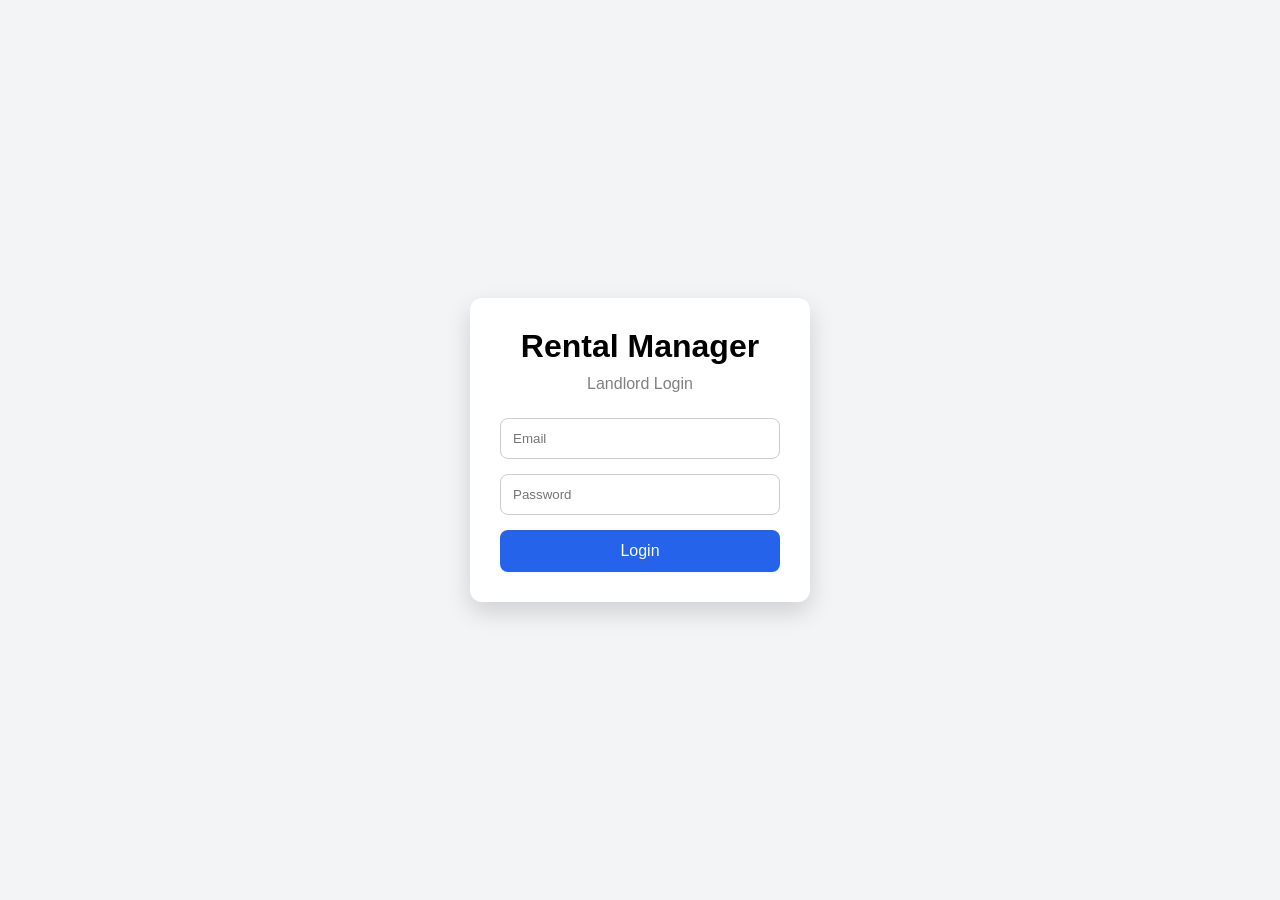
==== index.html @ e016e086 "V1.35" ====
<!DOCTYPE html>
<html lang="en">
<head>
<meta charset="UTF-8">
<meta name="viewport" content="width=device-width, initial-scale=1.0">
<title>Rentals Manager</title>

<style>
*{
    margin:0;
    padding:0;
    box-sizing:border-box;
    font-family:Arial,sans-serif;
}

body{
    background:#f3f4f6;
    display:flex;
    justify-content:center;
    align-items:center;
    height:100vh;
}

.login-box{
    width:340px;
    background:white;
    padding:30px;
    border-radius:12px;
    box-shadow:0 10px 25px rgba(0,0,0,.15);
}

h1{
    text-align:center;
    margin-bottom:10px;
}

p{
    text-align:center;
    color:gray;
    margin-bottom:25px;
}

input{
    width:100%;
    padding:12px;
    margin-bottom:15px;
    border:1px solid #ccc;
    border-radius:8px;
}

button{
    width:100%;
    padding:12px;
    border:none;
    background:#2563eb;
    color:white;
    border-radius:8px;
    font-size:16px;
    cursor:pointer;
}

button:hover{
    background:#1d4ed8;
}
</style>

</head>
<body>

<div class="login-box">

<h1>Rental Manager</h1>

<p>Landlord Login</p>

<input type="email" placeholder="Email">

<input type="password" placeholder="Password">

<button>Login</button>

</div>

</body>
</html>
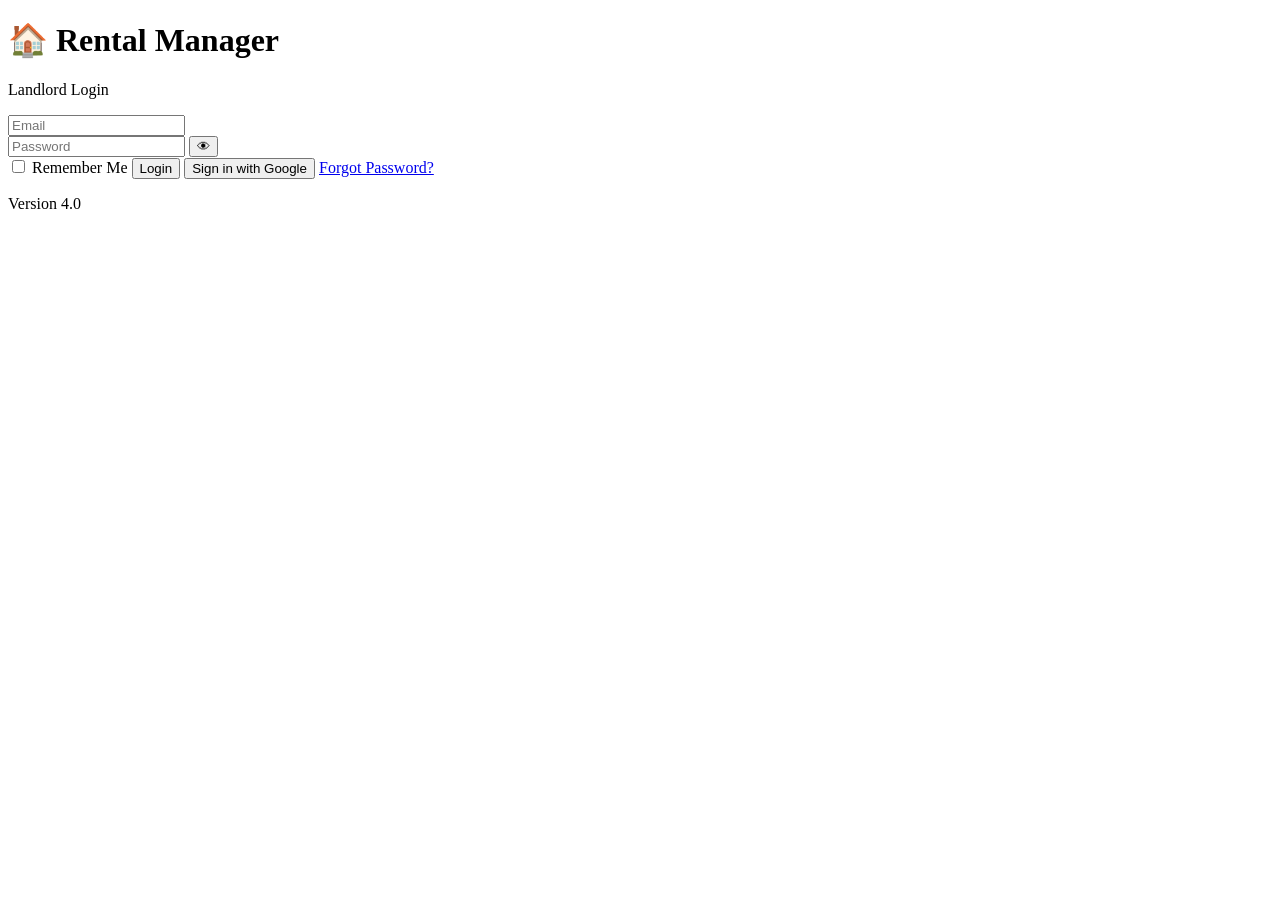
==== commit 77231b52: "v4.0" ====
--- a/index.html
+++ b/index.html
@@ -1,85 +1,46 @@
 <!DOCTYPE html>
 <html lang="en">
 <head>
-<meta charset="UTF-8">
-<meta name="viewport" content="width=device-width, initial-scale=1.0">
-<title>Rentals Manager</title>
+    <meta charset="UTF-8">
+    <meta name="viewport" content="width=device-width, initial-scale=1.0">
+    <title>Rental Manager</title>
 
-<style>
-*{
-    margin:0;
-    padding:0;
-    box-sizing:border-box;
-    font-family:Arial,sans-serif;
-}
+    <link rel="stylesheet" href="style.css">
+</head>
 
-body{
-    background:#f3f4f6;
-    display:flex;
-    justify-content:center;
-    align-items:center;
-    height:100vh;
-}
-
-.login-box{
-    width:340px;
-    background:white;
-    padding:30px;
-    border-radius:12px;
-    box-shadow:0 10px 25px rgba(0,0,0,.15);
-}
-
-h1{
-    text-align:center;
-    margin-bottom:10px;
-}
-
-p{
-    text-align:center;
-    color:gray;
-    margin-bottom:25px;
-}
-
-input{
-    width:100%;
-    padding:12px;
-    margin-bottom:15px;
-    border:1px solid #ccc;
-    border-radius:8px;
-}
-
-button{
-    width:100%;
-    padding:12px;
-    border:none;
-    background:#2563eb;
-    color:white;
-    border-radius:8px;
-    font-size:16px;
-    cursor:pointer;
-}
-
-button:hover{
-    background:#1d4ed8;
-}
-</style>
-
-</head>
 <body>
 
 <div class="login-box">
 
-<h1>Rental Manager</h1>
+    <h1>🏠 Rental Manager</h1>
 
-<p>Landlord Login</p>
+    <p>Landlord Login</p>
 
-<input type="email" placeholder="Email">
+    <input type="email" id="email" placeholder="Email">
 
-<input type="password" placeholder="Password">
+    <div class="password-box">
+        <input type="password" id="password" placeholder="Password">
+        <button id="togglePassword" class="eye-btn">👁</button>
+    </div>
 
-<button>Login</button>
+    <label class="remember">
+        <input type="checkbox">
+        Remember Me
+    </label>
+
+    <button id="loginBtn" class="login-btn">Login</button>
+
+    <button class="google-btn">
+        Sign in with Google
+    </button>
+
+    <a href="#">Forgot Password?</a>
+
+    <p class="version">Version 4.0</p>
 
 </div>
 
+<script src="script.js"></script>
+
 </body>
 </html>
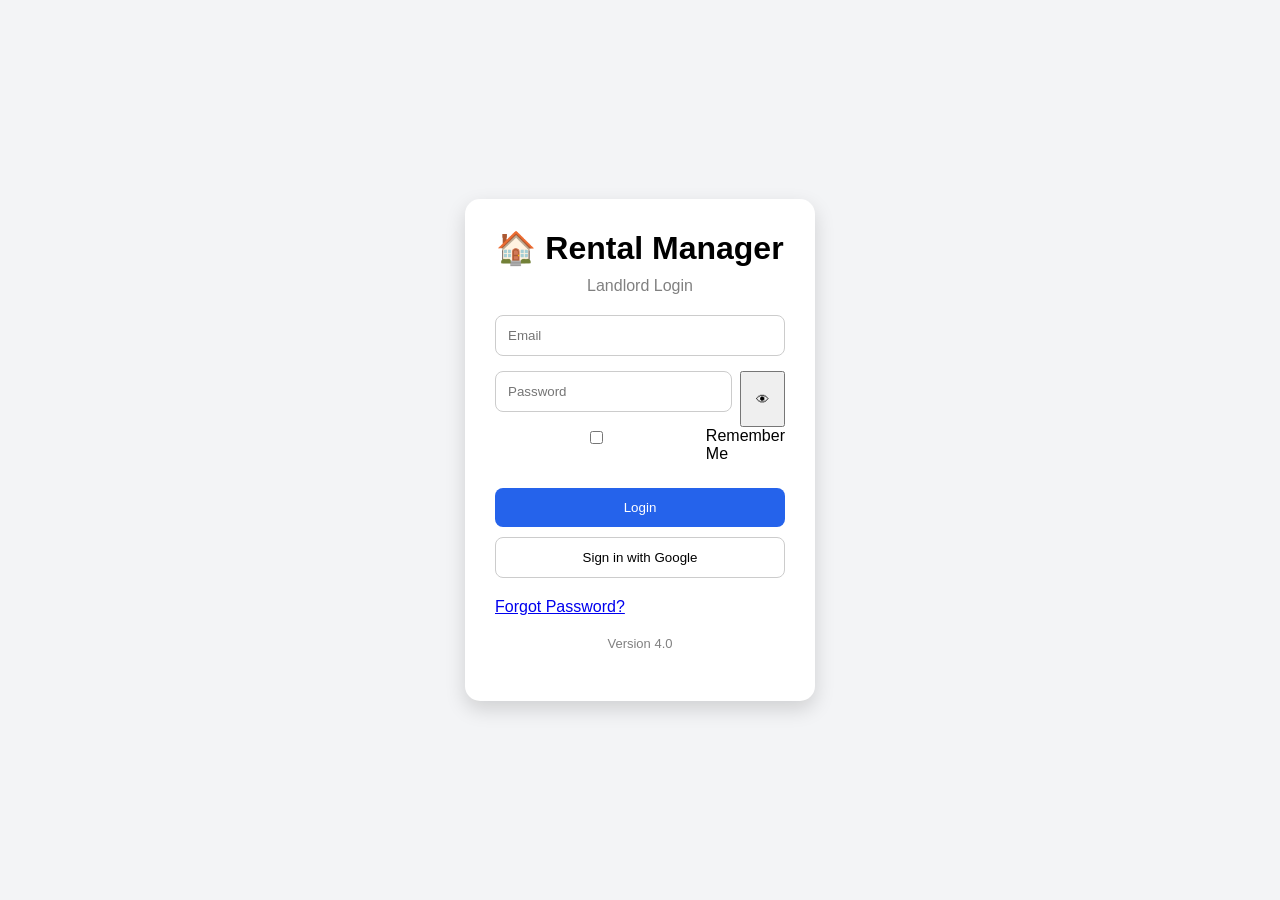
==== commit a8e1550e: "V4.75" ====
--- a/index.html
+++ b/index.html
@@ -33,7 +33,7 @@
     <button class="google-btn">
         Sign in with Google
     </button>
-
+    <p id="message"></p>
     <a href="#">Forgot Password?</a>
 
     <p class="version">Version 4.0</p>
--- a/style.css
+++ b/style.css
@@ -0,0 +1,88 @@
+*{
+margin:0;
+padding:0;
+box-sizing:border-box;
+font-family:Arial,sans-serif;
+}
+
+body{
+background:#f3f4f6;
+display:flex;
+justify-content:center;
+align-items:center;
+height:100vh;
+}
+
+.login-box{
+background:white;
+padding:30px;
+width:350px;
+border-radius:15px;
+box-shadow:0 8px 20px rgba(0,0,0,.15);
+}
+
+h1{
+text-align:center;
+margin-bottom:10px;
+}
+
+p{
+text-align:center;
+margin-bottom:20px;
+color:gray;
+}
+
+input{
+width:100%;
+padding:12px;
+margin-bottom:15px;
+border:1px solid #ccc;
+border-radius:8px;
+}
+
+.password-box{
+display:flex;
+gap:8px;
+}
+
+.eye-btn{
+width:55px;
+}
+
+.login-btn,
+.google-btn{
+width:100%;
+padding:12px;
+margin-top:10px;
+border:none;
+border-radius:8px;
+cursor:pointer;
+}
+
+.login-btn{
+background:#2563eb;
+color:white;
+}
+
+.google-btn{
+background:white;
+border:1px solid #ccc;
+}
+
+.remember{
+display:flex;
+align-items:center;
+gap:8px;
+margin-bottom:15px;
+}
+
+.version{
+margin-top:20px;
+font-size:13px;
+}
+#message{
+    text-align:center;
+    margin-top:15px;
+    font-weight:bold;
+    color:#dc2626;
+}
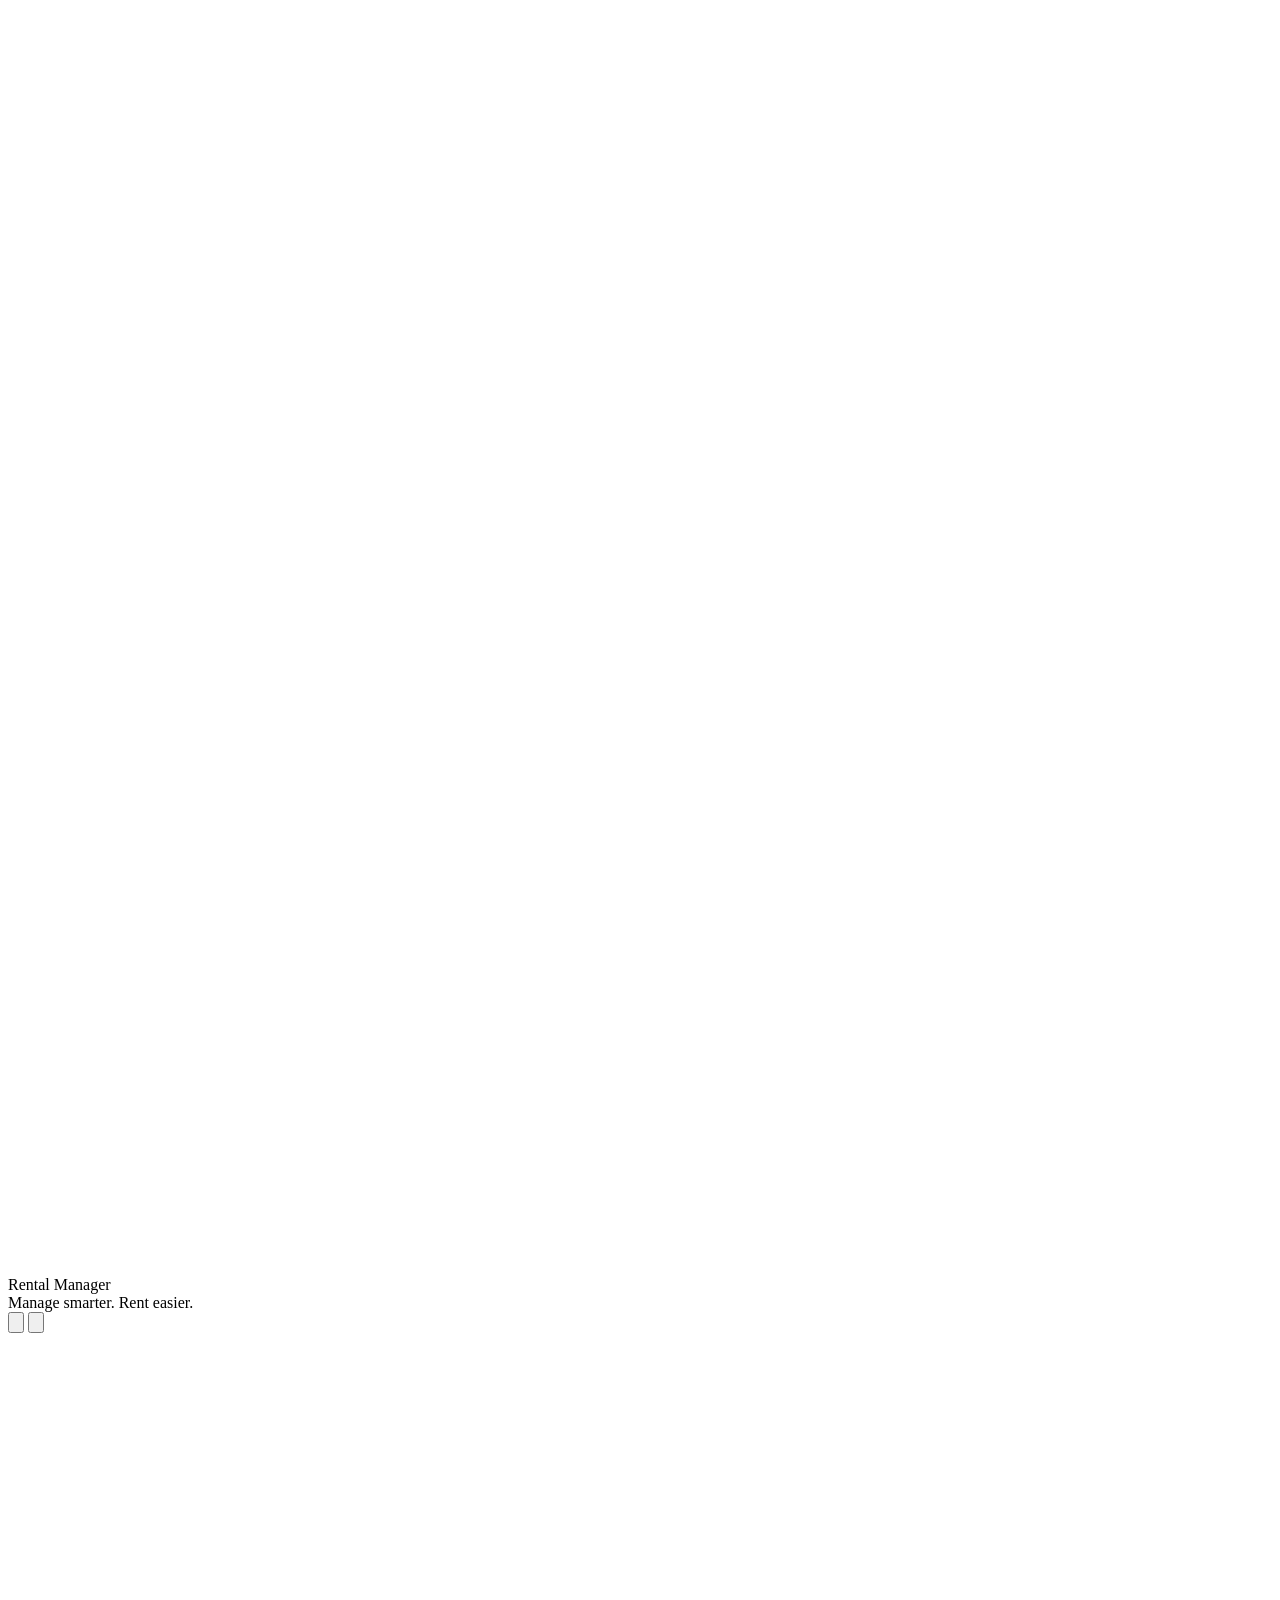
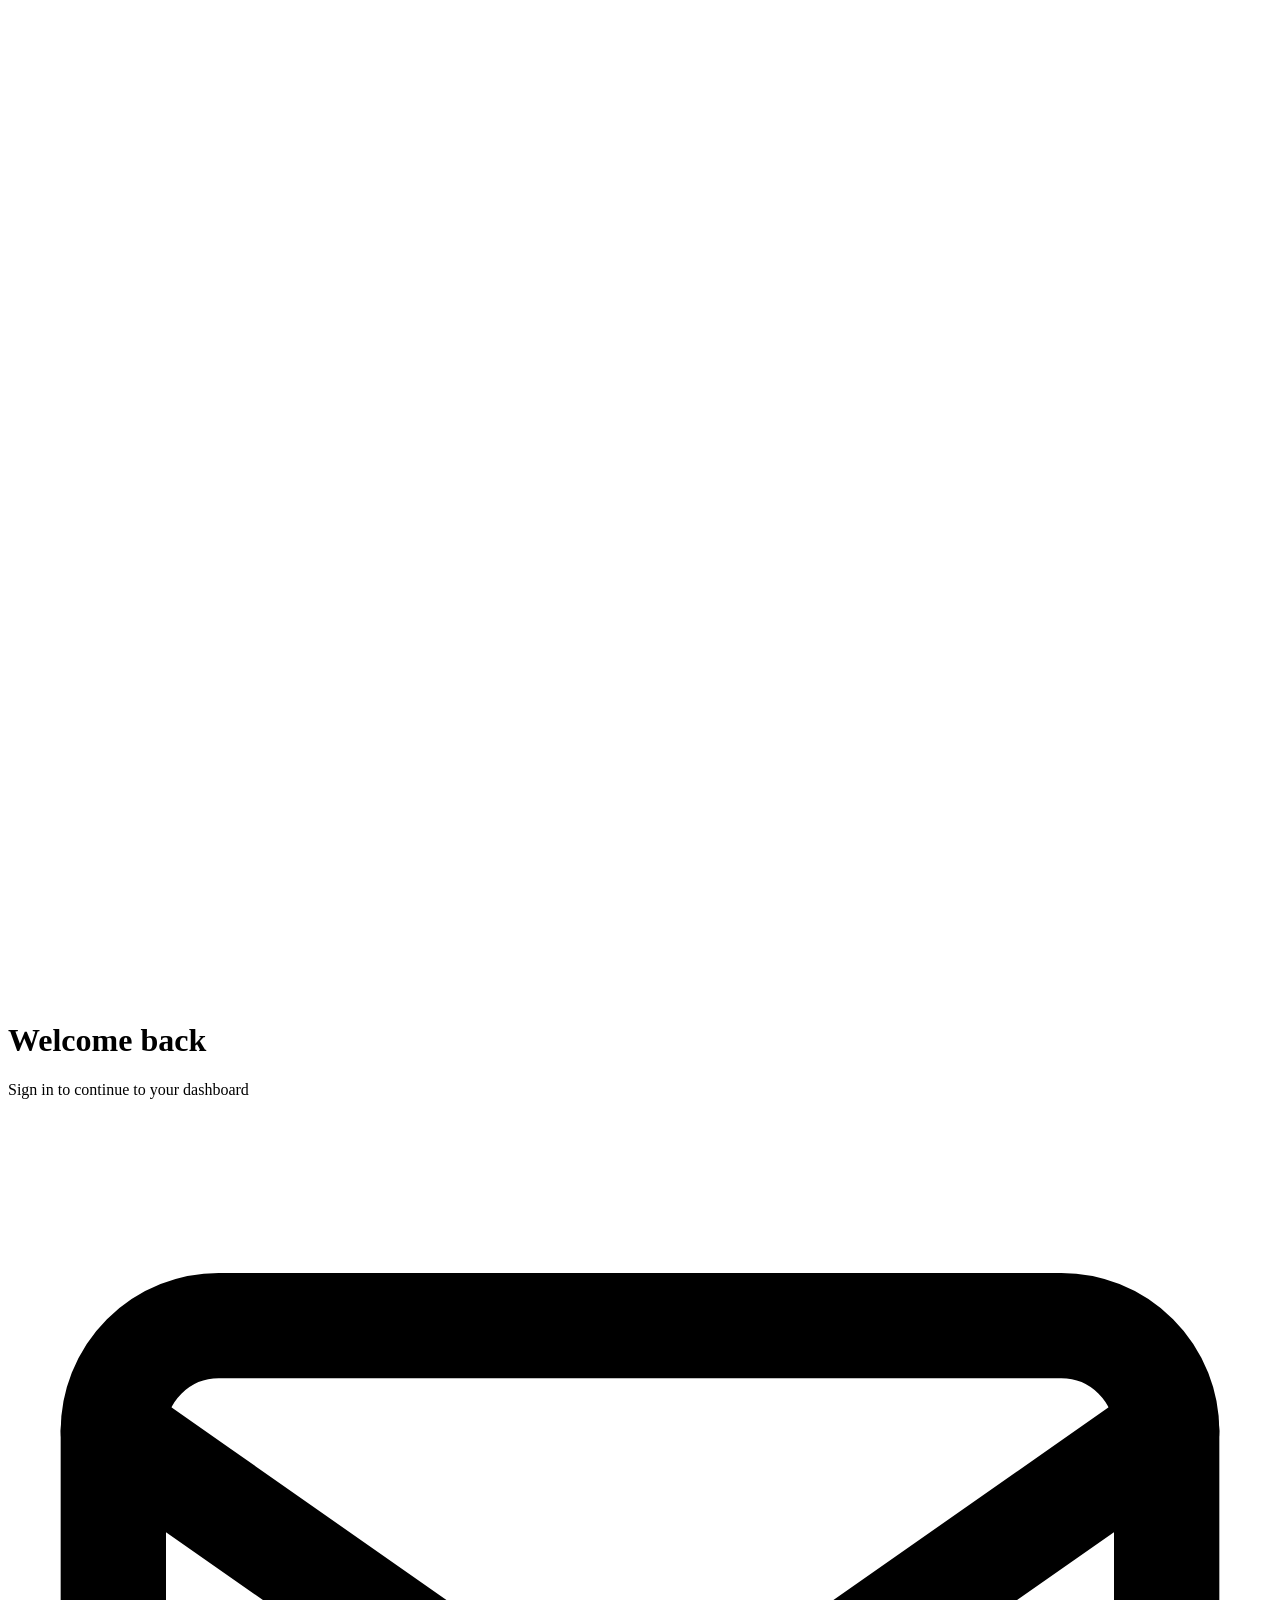
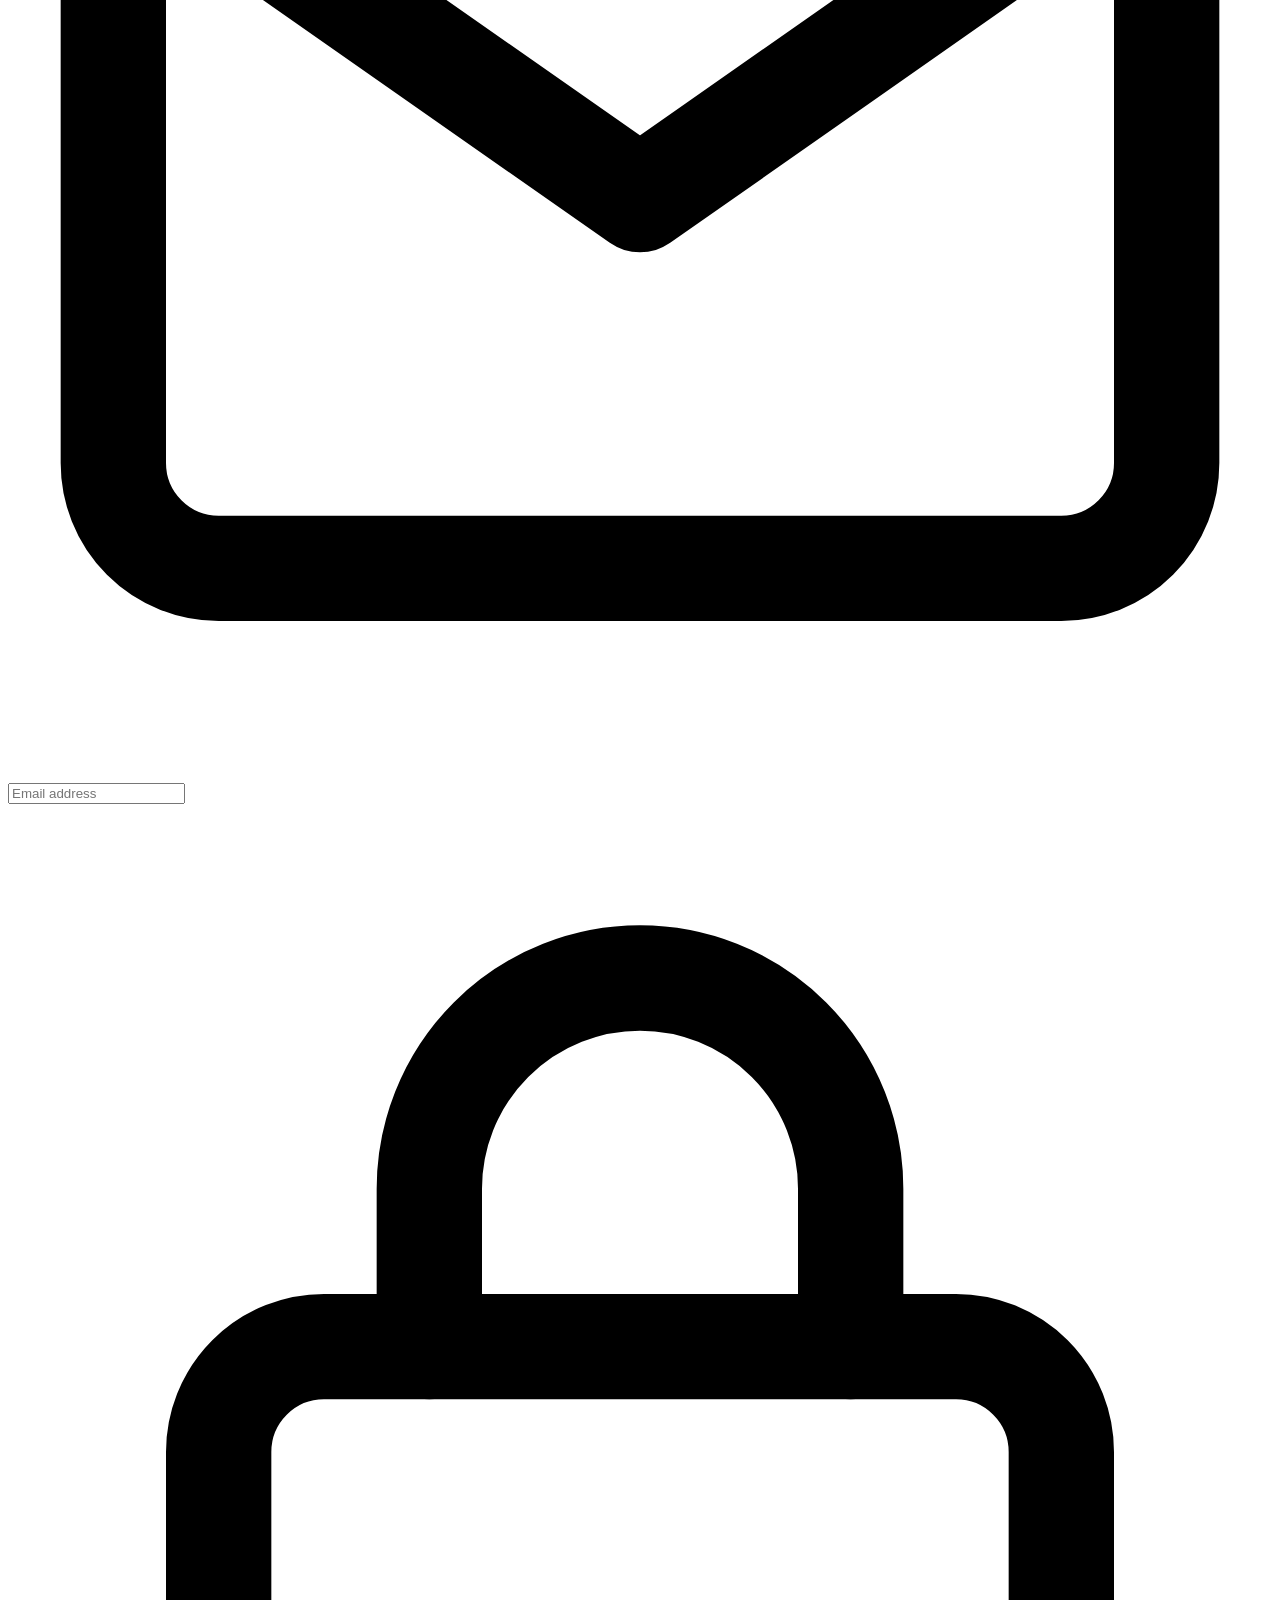
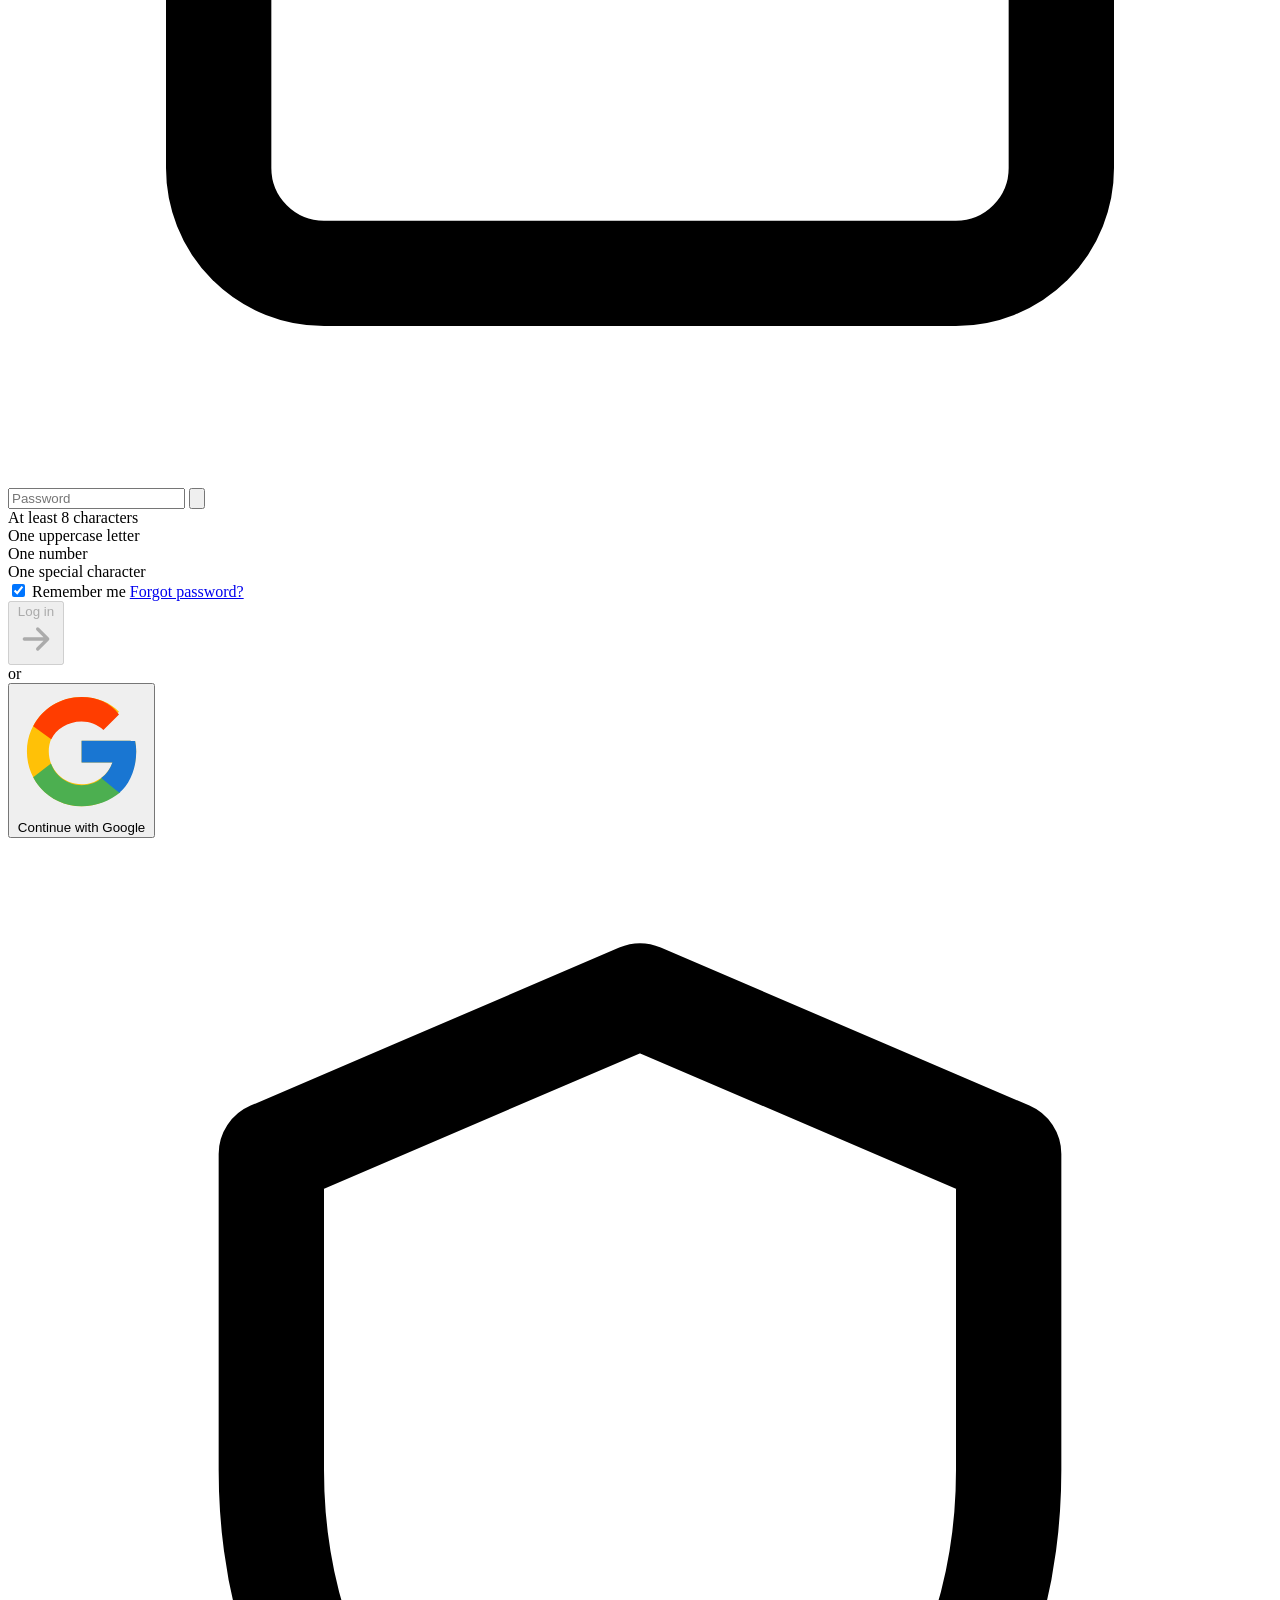
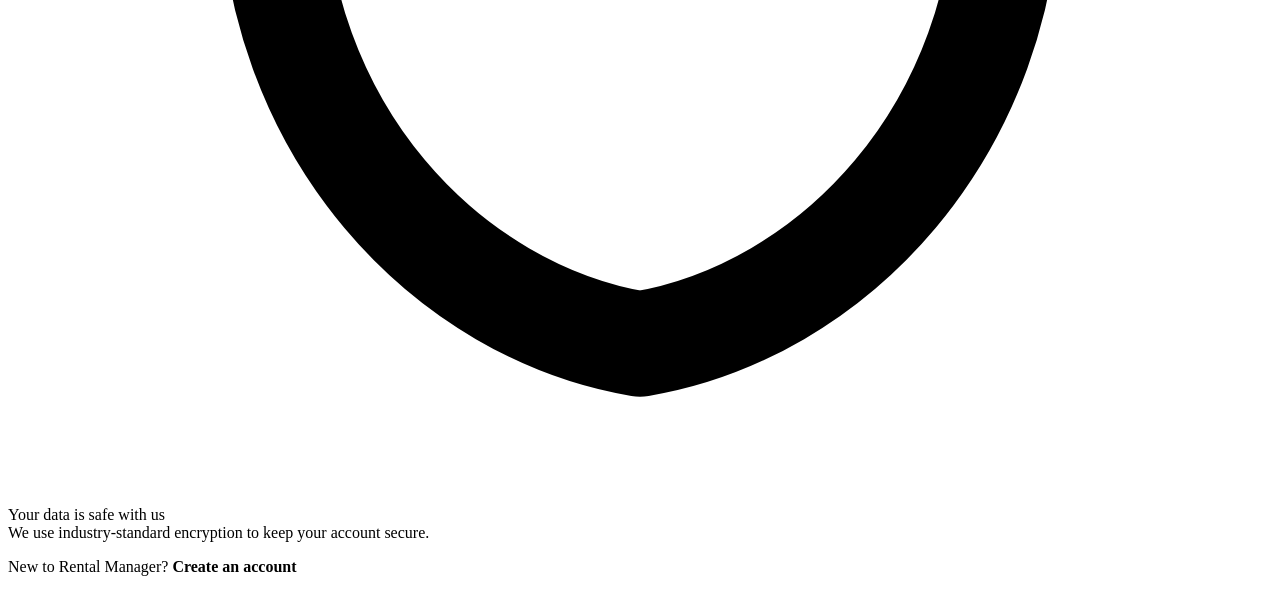
==== commit 78c16ad1: "V4.75.1" ====
--- a/index.html
+++ b/index.html
@@ -1,46 +1,103 @@
 <!DOCTYPE html>
 <html lang="en">
 <head>
-    <meta charset="UTF-8">
-    <meta name="viewport" content="width=device-width, initial-scale=1.0">
-    <title>Rental Manager</title>
-
-    <link rel="stylesheet" href="style.css">
+<meta charset="UTF-8">
+<meta name="viewport" content="width=device-width, initial-scale=1.0">
+<title>Rental Manager — Sign In</title>
+<link rel="preconnect" href="https://fonts.googleapis.com">
+<link href="https://fonts.googleapis.com/css2?family=Fraunces:opsz,wght@9..144,400;9..144,500;9..144,600&family=Inter:wght@400;500;600;700&display=swap" rel="stylesheet">
+<link rel="stylesheet" href="styles.css">
 </head>
-
 <body>
 
-<div class="login-box">
+<div class="skyline" id="skyline"></div>
 
-    <h1>🏠 Rental Manager</h1>
+<div class="brand">
+  <div class="brand-mark">
+    <svg viewBox="0 0 24 24" fill="none"><path d="M3 11.5L12 4l9 7.5" stroke="white" stroke-width="2" stroke-linecap="round" stroke-linejoin="round"/><path d="M5.5 9.5V20h13V9.5" stroke="white" stroke-width="2" stroke-linecap="round" stroke-linejoin="round"/></svg>
+  </div>
+  <div class="brand-text">
+    <div class="name">Rental Manager</div>
+    <div class="tag">Manage smarter. Rent easier.</div>
+  </div>
+</div>
 
-    <p>Landlord Login</p>
+<div class="card">
+  <div class="theme-toggle">
+    <button class="active" aria-label="Light mode">
+      <svg viewBox="0 0 24 24" fill="none" stroke="currentColor" stroke-width="2"><circle cx="12" cy="12" r="4"/><path d="M12 2v2M12 20v2M4.9 4.9l1.4 1.4M17.7 17.7l1.4 1.4M2 12h2M20 12h2M4.9 19.1l1.4-1.4M17.7 6.3l1.4-1.4" stroke-linecap="round"/></svg>
+    </button>
+    <button aria-label="Dark mode">
+      <svg viewBox="0 0 24 24" fill="none" stroke="currentColor" stroke-width="2"><path d="M20 14.5A8.5 8.5 0 0 1 9.5 4a8.5 8.5 0 1 0 10.5 10.5Z"/></svg>
+    </button>
+  </div>
 
-    <input type="email" id="email" placeholder="Email">
+  <div class="icon-badge">
+    <svg viewBox="0 0 24 24" fill="none"><path d="M3 11.5L12 4l9 7.5" stroke="white" stroke-width="2" stroke-linecap="round" stroke-linejoin="round"/><path d="M5.5 9.5V20h13V9.5" stroke="white" stroke-width="2" stroke-linecap="round" stroke-linejoin="round"/></svg>
+  </div>
 
-    <div class="password-box">
-        <input type="password" id="password" placeholder="Password">
-        <button id="togglePassword" class="eye-btn">👁</button>
+  <h1>Welcome back</h1>
+  <p class="sub">Sign in to continue to your dashboard</p>
+
+  <form id="loginForm" novalidate>
+    <div class="field">
+      <span class="icon-left">
+        <svg viewBox="0 0 24 24" fill="none" stroke="currentColor" stroke-width="2"><path d="M20 4H4a2 2 0 0 0-2 2v12a2 2 0 0 0 2 2h16a2 2 0 0 0 2-2V6a2 2 0 0 0-2-2Z" stroke-linecap="round" stroke-linejoin="round"/><path d="M22 6l-10 7L2 6" stroke-linecap="round" stroke-linejoin="round"/></svg>
+      </span>
+      <input type="email" id="email" placeholder="Email address" autocomplete="username">
+      <span class="icon-right status-icon" id="emailStatus"></span>
+    </div>
+    <p class="field-msg" id="emailMsg"></p>
+
+    <div class="field">
+      <span class="icon-left">
+        <svg viewBox="0 0 24 24" fill="none" stroke="currentColor" stroke-width="2"><rect x="4" y="10" width="16" height="10" rx="2"/><path d="M8 10V7a4 4 0 0 1 8 0v3" stroke-linecap="round"/></svg>
+      </span>
+      <input type="password" id="pw" placeholder="Password" autocomplete="current-password">
+      <button type="button" class="icon-right toggle-eye" onclick="togglePw()" aria-label="Show password">
+        <svg id="eye" viewBox="0 0 24 24" fill="none" stroke="currentColor" stroke-width="2"><path d="M1 12s4-7 11-7 11 7 11 7-4 7-11 7-11-7-11-7Z" stroke-linecap="round" stroke-linejoin="round"/><circle cx="12" cy="12" r="3"/></svg>
+      </button>
     </div>
 
-    <label class="remember">
-        <input type="checkbox">
-        Remember Me
-    </label>
+    <div class="pw-checklist" id="pwChecklist">
+      <div class="rule" data-rule="len"><span class="dot"></span>At least 8 characters</div>
+      <div class="rule" data-rule="upper"><span class="dot"></span>One uppercase letter</div>
+      <div class="rule" data-rule="num"><span class="dot"></span>One number</div>
+      <div class="rule" data-rule="special"><span class="dot"></span>One special character</div>
+    </div>
 
-    <button id="loginBtn" class="login-btn">Login</button>
+    <div class="row-between">
+      <label class="remember">
+        <input type="checkbox" checked>
+        Remember me
+      </label>
+      <a href="#">Forgot password?</a>
+    </div>
 
-    <button class="google-btn">
-        Sign in with Google
+    <button class="btn-primary" type="submit" id="submitBtn" disabled>
+      Log in
+      <svg viewBox="0 0 24 24" fill="none" stroke="currentColor" stroke-width="2"><path d="M5 12h14M13 6l6 6-6 6" stroke-linecap="round" stroke-linejoin="round"/></svg>
     </button>
-    <p id="message"></p>
-    <a href="#">Forgot Password?</a>
+  </form>
 
-    <p class="version">Version 4.0</p>
+  <div class="divider">or</div>
 
+  <button class="btn-google" type="button">
+    <svg viewBox="0 0 48 48"><path fill="#FFC107" d="M43.6 20.1H42V20H24v8h11.3c-1.6 4.7-6.1 8-11.3 8-6.6 0-12-5.4-12-12s5.4-12 12-12c3.1 0 5.9 1.2 8 3.1l5.7-5.7C34.6 6.1 29.6 4 24 4 12.9 4 4 12.9 4 24s8.9 20 20 20 20-8.9 20-20c0-1.3-.1-2.6-.4-3.9Z"/><path fill="#FF3D00" d="M6.3 14.7l6.6 4.8C14.6 15.9 18.9 13 24 13c3.1 0 5.9 1.2 8 3.1l5.7-5.7C34.6 6.1 29.6 4 24 4 16.3 4 9.6 8.3 6.3 14.7Z"/><path fill="#4CAF50" d="M24 44c5.5 0 10.4-1.9 14.2-5.1l-6.6-5.4C29.6 35.4 26.9 36.3 24 36.3c-5.2 0-9.6-3.3-11.2-7.9l-6.5 5C9.5 39.7 16.2 44 24 44Z"/><path fill="#1976D2" d="M43.6 20.1H42V20H24v8h11.3c-.8 2.3-2.2 4.3-4.1 5.7l6.6 5.4C41.6 36 44 30.4 44 24c0-1.3-.1-2.6-.4-3.9Z"/></svg>
+    Continue with Google
+  </button>
+
+  <div class="trust">
+    <svg viewBox="0 0 24 24" fill="none" stroke="currentColor" stroke-width="2"><path d="M12 3l7 3v6c0 5-3.4 8.4-7 9-3.6-.6-7-4-7-9V6l7-3Z" stroke-linejoin="round"/></svg>
+    <div>
+      <div class="t-title">Your data is safe with us</div>
+      <div class="t-body">We use industry-standard encryption to keep your account secure.</div>
+    </div>
+  </div>
+
+  <p class="foot-note">New to Rental Manager? <strong>Create an account</strong></p>
 </div>
 
 <script src="script.js"></script>
-
 </body>
 </html>
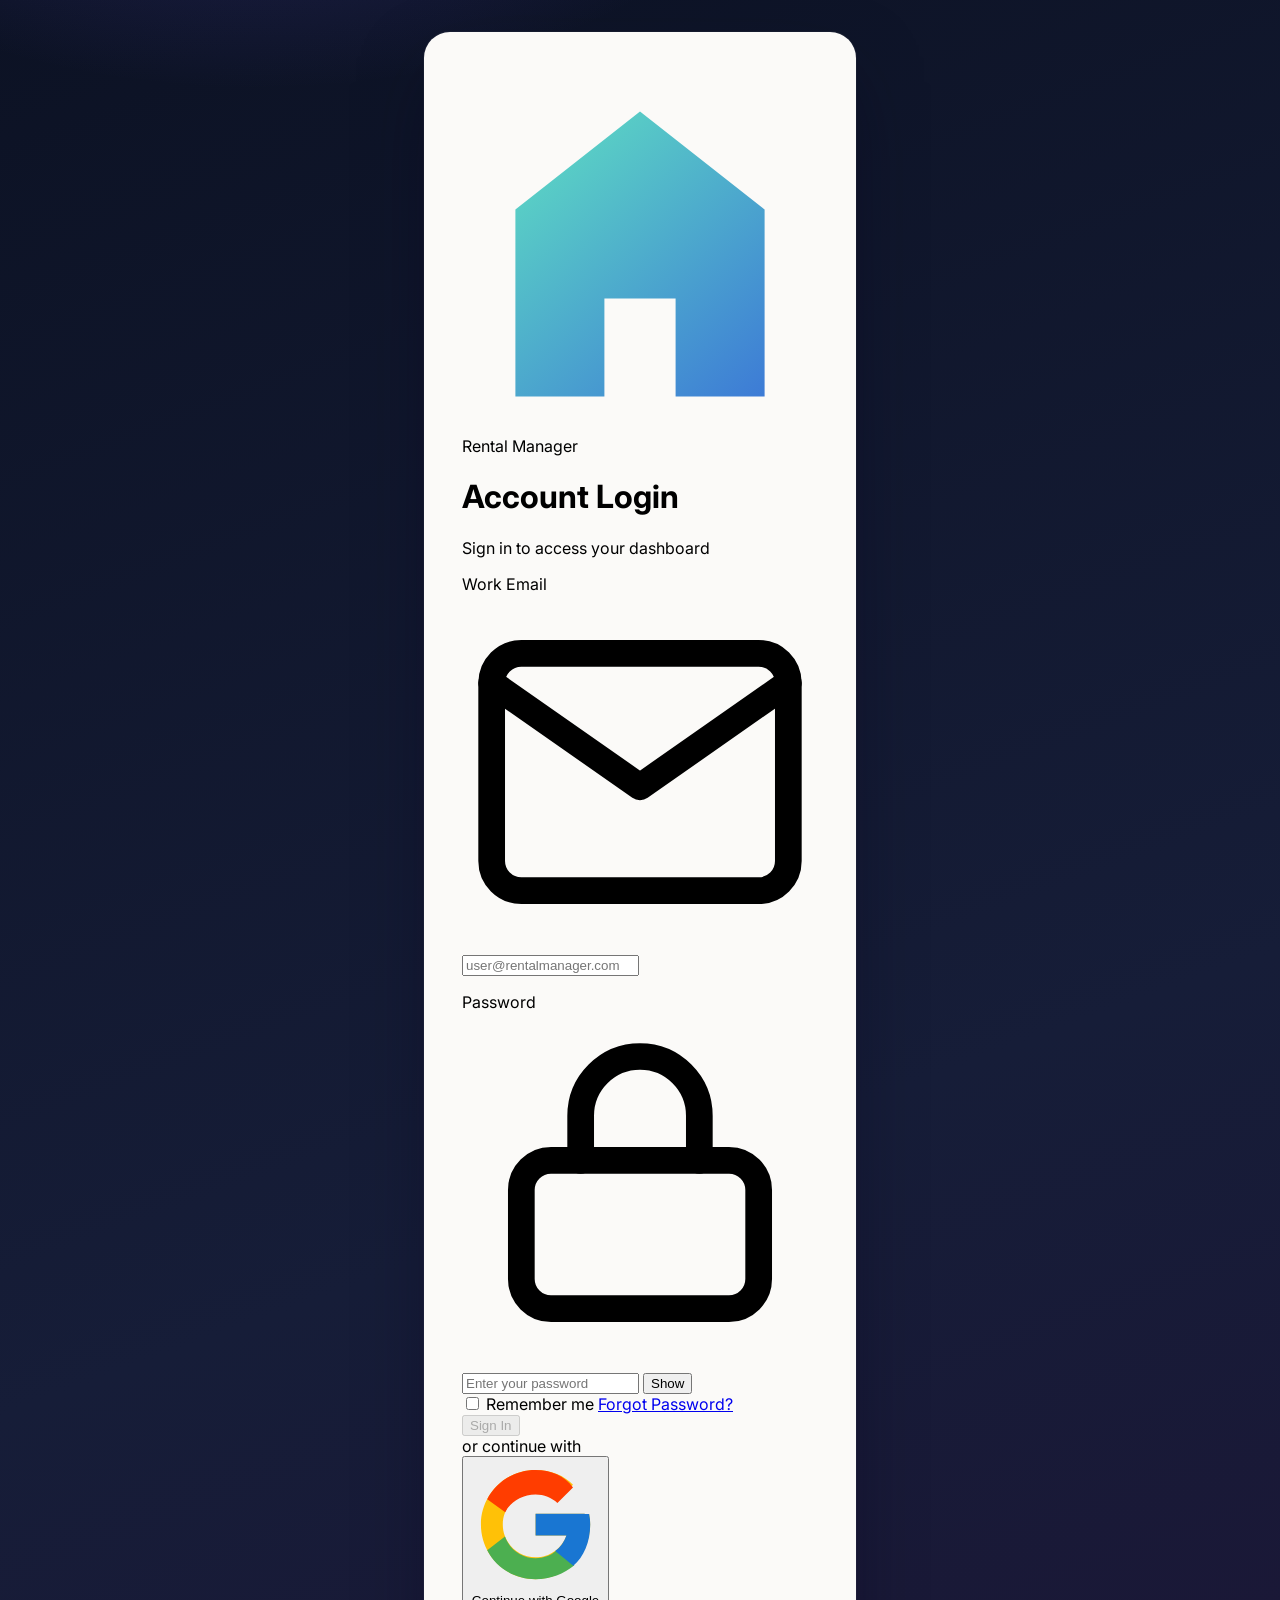
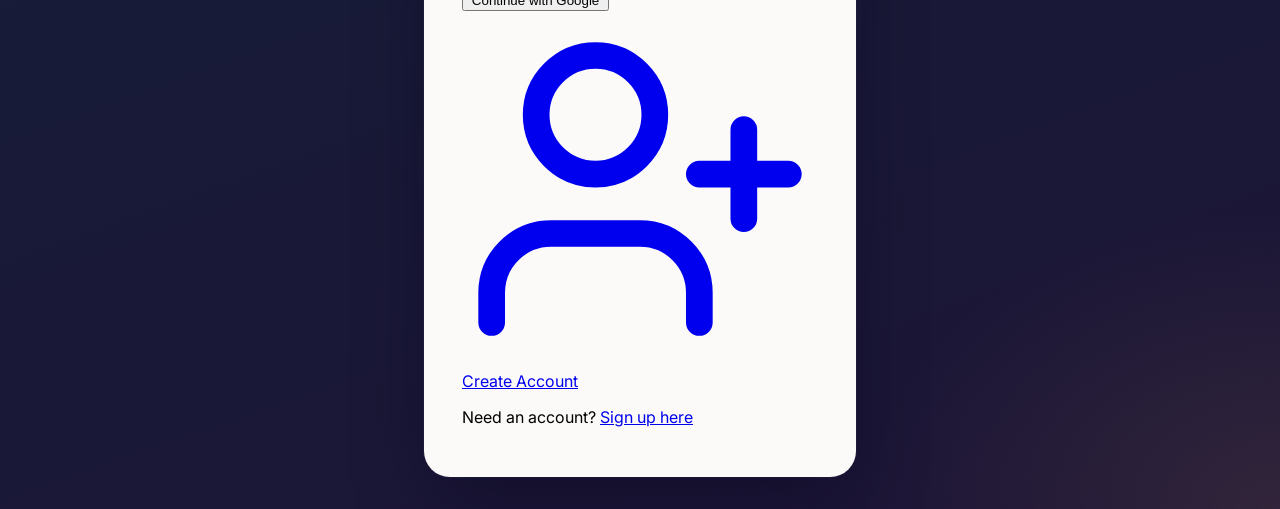
==== commit 3e75bf62: "Update index.html" ====
--- a/index.html
+++ b/index.html
@@ -3,100 +3,89 @@
 <head>
 <meta charset="UTF-8">
 <meta name="viewport" content="width=device-width, initial-scale=1.0">
-<title>Rental Manager — Sign In</title>
+<title>Rental Manager — Log In</title>
 <link rel="preconnect" href="https://fonts.googleapis.com">
-<link href="https://fonts.googleapis.com/css2?family=Fraunces:opsz,wght@9..144,400;9..144,500;9..144,600&family=Inter:wght@400;500;600;700&display=swap" rel="stylesheet">
-<link rel="stylesheet" href="styles.css">
+<link href="https://fonts.googleapis.com/css2?family=Manrope:wght@500;700;800&family=Inter:wght@400;500;600&display=swap" rel="stylesheet">
+<link rel="stylesheet" href="style.css">
 </head>
 <body>
 
-<div class="skyline" id="skyline"></div>
-
-<div class="brand">
-  <div class="brand-mark">
-    <svg viewBox="0 0 24 24" fill="none"><path d="M3 11.5L12 4l9 7.5" stroke="white" stroke-width="2" stroke-linecap="round" stroke-linejoin="round"/><path d="M5.5 9.5V20h13V9.5" stroke="white" stroke-width="2" stroke-linecap="round" stroke-linejoin="round"/></svg>
-  </div>
-  <div class="brand-text">
-    <div class="name">Rental Manager</div>
-    <div class="tag">Manage smarter. Rent easier.</div>
-  </div>
+<div class="aurora">
+  <span class="blob b1"></span>
+  <span class="blob b2"></span>
+  <span class="blob b3"></span>
 </div>
 
-<div class="card">
-  <div class="theme-toggle">
-    <button class="active" aria-label="Light mode">
-      <svg viewBox="0 0 24 24" fill="none" stroke="currentColor" stroke-width="2"><circle cx="12" cy="12" r="4"/><path d="M12 2v2M12 20v2M4.9 4.9l1.4 1.4M17.7 17.7l1.4 1.4M2 12h2M20 12h2M4.9 19.1l1.4-1.4M17.7 6.3l1.4-1.4" stroke-linecap="round"/></svg>
-    </button>
-    <button aria-label="Dark mode">
-      <svg viewBox="0 0 24 24" fill="none" stroke="currentColor" stroke-width="2"><path d="M20 14.5A8.5 8.5 0 0 1 9.5 4a8.5 8.5 0 1 0 10.5 10.5Z"/></svg>
-    </button>
+<main class="card">
+  <div class="logo-row">
+    <svg class="logo-mark" viewBox="0 0 40 40" fill="none">
+      <path d="M20 4 6 15v21h10V25h8v11h10V15L20 4Z" fill="url(#g1)"/>
+      <defs>
+        <linearGradient id="g1" x1="6" y1="4" x2="34" y2="36" gradientUnits="userSpaceOnUse">
+          <stop stop-color="#5fe0c2"/>
+          <stop offset="1" stop-color="#3d7bd6"/>
+        </linearGradient>
+      </defs>
+    </svg>
+    <span class="logo-text">Rental Manager</span>
   </div>
 
-  <div class="icon-badge">
-    <svg viewBox="0 0 24 24" fill="none"><path d="M3 11.5L12 4l9 7.5" stroke="white" stroke-width="2" stroke-linecap="round" stroke-linejoin="round"/><path d="M5.5 9.5V20h13V9.5" stroke="white" stroke-width="2" stroke-linecap="round" stroke-linejoin="round"/></svg>
-  </div>
-
-  <h1>Welcome back</h1>
-  <p class="sub">Sign in to continue to your dashboard</p>
+  <h1>Account Login</h1>
+  <p class="sub">Sign in to access your dashboard</p>
 
   <form id="loginForm" novalidate>
-    <div class="field">
-      <span class="icon-left">
-        <svg viewBox="0 0 24 24" fill="none" stroke="currentColor" stroke-width="2"><path d="M20 4H4a2 2 0 0 0-2 2v12a2 2 0 0 0 2 2h16a2 2 0 0 0 2-2V6a2 2 0 0 0-2-2Z" stroke-linecap="round" stroke-linejoin="round"/><path d="M22 6l-10 7L2 6" stroke-linecap="round" stroke-linejoin="round"/></svg>
-      </span>
-      <input type="email" id="email" placeholder="Email address" autocomplete="username">
-      <span class="icon-right status-icon" id="emailStatus"></span>
-    </div>
-    <p class="field-msg" id="emailMsg"></p>
-
-    <div class="field">
-      <span class="icon-left">
-        <svg viewBox="0 0 24 24" fill="none" stroke="currentColor" stroke-width="2"><rect x="4" y="10" width="16" height="10" rx="2"/><path d="M8 10V7a4 4 0 0 1 8 0v3" stroke-linecap="round"/></svg>
-      </span>
-      <input type="password" id="pw" placeholder="Password" autocomplete="current-password">
-      <button type="button" class="icon-right toggle-eye" onclick="togglePw()" aria-label="Show password">
-        <svg id="eye" viewBox="0 0 24 24" fill="none" stroke="currentColor" stroke-width="2"><path d="M1 12s4-7 11-7 11 7 11 7-4 7-11 7-11-7-11-7Z" stroke-linecap="round" stroke-linejoin="round"/><circle cx="12" cy="12" r="3"/></svg>
-      </button>
+    <div class="group">
+      <label for="email">Work Email</label>
+      <div class="field">
+        <span class="icon-left">
+          <svg viewBox="0 0 24 24" fill="none" stroke="currentColor" stroke-width="1.8"><path d="M20 4H4a2 2 0 0 0-2 2v12a2 2 0 0 0 2 2h16a2 2 0 0 0 2-2V6a2 2 0 0 0-2-2Z" stroke-linecap="round" stroke-linejoin="round"/><path d="M22 6l-10 7L2 6" stroke-linecap="round" stroke-linejoin="round"/></svg>
+        </span>
+        <input type="email" id="email" placeholder="user@rentalmanager.com" autocomplete="username">
+        <span class="icon-right status-icon" id="emailStatus"></span>
+      </div>
+      <p class="hint" id="emailMsg"></p>
     </div>
 
-    <div class="pw-checklist" id="pwChecklist">
-      <div class="rule" data-rule="len"><span class="dot"></span>At least 8 characters</div>
-      <div class="rule" data-rule="upper"><span class="dot"></span>One uppercase letter</div>
-      <div class="rule" data-rule="num"><span class="dot"></span>One number</div>
-      <div class="rule" data-rule="special"><span class="dot"></span>One special character</div>
+    <div class="group">
+      <label for="pw">Password</label>
+      <div class="field">
+        <span class="icon-left">
+          <svg viewBox="0 0 24 24" fill="none" stroke="currentColor" stroke-width="1.8"><rect x="4" y="10" width="16" height="10" rx="2"/><path d="M8 10V7a4 4 0 0 1 8 0v3" stroke-linecap="round"/></svg>
+        </span>
+        <input type="password" id="pw" placeholder="Enter your password" autocomplete="current-password">
+        <button type="button" class="show-toggle" id="pwToggle" onclick="togglePw('pw','pwToggle')">Show</button>
+      </div>
     </div>
 
     <div class="row-between">
       <label class="remember">
-        <input type="checkbox" checked>
-        Remember me
+        <input type="checkbox" id="remember">
+        <span>Remember me</span>
       </label>
-      <a href="#">Forgot password?</a>
+      <a href="#" class="link-mint">Forgot Password?</a>
     </div>
 
-    <button class="btn-primary" type="submit" id="submitBtn" disabled>
-      Log in
-      <svg viewBox="0 0 24 24" fill="none" stroke="currentColor" stroke-width="2"><path d="M5 12h14M13 6l6 6-6 6" stroke-linecap="round" stroke-linejoin="round"/></svg>
-    </button>
+    <button class="btn-solid" type="submit" id="submitBtn" disabled>Sign In</button>
   </form>
 
-  <div class="divider">or</div>
+  <div class="divider">or continue with</div>
 
-  <button class="btn-google" type="button">
+  <button class="btn-outline" type="button">
     <svg viewBox="0 0 48 48"><path fill="#FFC107" d="M43.6 20.1H42V20H24v8h11.3c-1.6 4.7-6.1 8-11.3 8-6.6 0-12-5.4-12-12s5.4-12 12-12c3.1 0 5.9 1.2 8 3.1l5.7-5.7C34.6 6.1 29.6 4 24 4 12.9 4 4 12.9 4 24s8.9 20 20 20 20-8.9 20-20c0-1.3-.1-2.6-.4-3.9Z"/><path fill="#FF3D00" d="M6.3 14.7l6.6 4.8C14.6 15.9 18.9 13 24 13c3.1 0 5.9 1.2 8 3.1l5.7-5.7C34.6 6.1 29.6 4 24 4 16.3 4 9.6 8.3 6.3 14.7Z"/><path fill="#4CAF50" d="M24 44c5.5 0 10.4-1.9 14.2-5.1l-6.6-5.4C29.6 35.4 26.9 36.3 24 36.3c-5.2 0-9.6-3.3-11.2-7.9l-6.5 5C9.5 39.7 16.2 44 24 44Z"/><path fill="#1976D2" d="M43.6 20.1H42V20H24v8h11.3c-.8 2.3-2.2 4.3-4.1 5.7l6.6 5.4C41.6 36 44 30.4 44 24c0-1.3-.1-2.6-.4-3.9Z"/></svg>
     Continue with Google
   </button>
 
-  <div class="trust">
-    <svg viewBox="0 0 24 24" fill="none" stroke="currentColor" stroke-width="2"><path d="M12 3l7 3v6c0 5-3.4 8.4-7 9-3.6-.6-7-4-7-9V6l7-3Z" stroke-linejoin="round"/></svg>
-    <div>
-      <div class="t-title">Your data is safe with us</div>
-      <div class="t-body">We use industry-standard encryption to keep your account secure.</div>
-    </div>
-  </div>
+  <a href="signup.html" class="btn-outline btn-link">
+    <svg viewBox="0 0 24 24" fill="none" stroke="currentColor" stroke-width="1.8"><path d="M16 21v-2a4 4 0 0 0-4-4H6a4 4 0 0 0-4 4v2" stroke-linecap="round" stroke-linejoin="round"/><circle cx="9" cy="7" r="4"/><path d="M19 8v6M22 11h-6" stroke-linecap="round"/></svg>
+    Create Account
+  </a>
 
-  <p class="foot-note">New to Rental Manager? <strong>Create an account</strong></p>
-</div>
+  <p class="foot-note">Need an account? <a href="signup.html">Sign up here</a></p>
+</main>
+
+<span class="keyhole" aria-hidden="true">
+  <svg viewBox="0 0 24 24" fill="none" stroke="currentColor" stroke-width="1.4"><circle cx="12" cy="9" r="4"/><path d="M12 13v6l-2 2M12 19l2 2" stroke-linecap="round" stroke-linejoin="round"/></svg>
+</span>
 
 <script src="script.js"></script>
 </body>
--- a/style.css
+++ b/style.css
@@ -0,0 +1,131 @@
+:root{
+  --navy-deep:#0c1224;
+  --navy-mid:#161d38;
+  --violet:#6d5cf6;
+  --violet-deep:#4c3fc7;
+  --amber:#e8b95e;
+  --paper:#fbfaf8;
+  --ink:#1c1a2b;
+  --ink-soft:#6b6880;
+  --line:#eae7f2;
+  --ok:#1f9d6b;
+  --err:#d9483f;
+}
+*{box-sizing:border-box;}
+html,body{margin:0;padding:0;}
+body{
+  min-height:100vh;
+  font-family:'Inter',sans-serif;
+  background:
+    radial-gradient(ellipse 900px 500px at 20% -10%, rgba(109,92,246,0.25), transparent 60%),
+    radial-gradient(ellipse 700px 500px at 100% 100%, rgba(232,185,94,0.10), transparent 60%),
+    linear-gradient(160deg, var(--navy-deep) 0%, var(--navy-mid) 55%, #1d1436 100%);
+  display:flex;
+  align-items:center;
+  justify-content:center;
+  position:relative;
+  overflow:hidden;
+  padding:32px 20px;
+}
+
+.skyline{
+  position:absolute;
+  inset:0;
+  display:grid;
+  grid-template-columns:repeat(24,1fr);
+  grid-auto-rows:14px;
+  gap:6px;
+  padding:0 6vw;
+  opacity:0.5;
+  mask-image:linear-gradient(to top, black, transparent 75%);
+  -webkit-mask-image:linear-gradient(to top, black, transparent 75%);
+  pointer-events:none;
+}
+.skyline span{
+  background:rgba(232,185,94,0.06);
+  border-radius:2px;
+}
+.skyline span.lit{
+  background:rgba(232,185,94,0.55);
+  box-shadow:0 0 10px rgba(232,185,94,0.35);
+  animation:flicker 6s ease-in-out infinite;
+}
+@keyframes flicker{
+  0%,100%{opacity:1;}
+  45%{opacity:0.35;}
+  50%{opacity:1;}
+}
+
+.brand{
+  position:absolute;
+  top:36px;
+  left:40px;
+  display:flex;
+  align-items:center;
+  gap:12px;
+  z-index:2;
+}
+.brand-mark{
+  width:40px;height:40px;border-radius:11px;
+  background:linear-gradient(140deg, var(--violet), var(--violet-deep));
+  display:flex;align-items:center;justify-content:center;
+  box-shadow:0 8px 20px rgba(109,92,246,0.35);
+}
+.brand-mark svg{width:20px;height:20px;}
+.brand-text .name{
+  font-family:'Fraunces',serif;
+  font-size:19px;
+  font-weight:600;
+  color:#f4f2fb;
+  letter-spacing:0.2px;
+}
+.brand-text .tag{
+  font-size:11.5px;
+  color:#9d97c4;
+  letter-spacing:0.3px;
+}
+
+.card{
+  position:relative;
+  z-index:2;
+  width:100%;
+  max-width:432px;
+  background:var(--paper);
+  border-radius:26px;
+  padding:44px 38px 34px;
+  box-shadow:
+    0 30px 80px -20px rgba(8,6,30,0.55),
+    0 0 0 1px rgba(255,255,255,0.04);
+}
+
+.theme-toggle{
+  position:absolute;
+  top:22px; right:22px;
+  display:flex;
+  background:#f1eff8;
+  border-radius:999px;
+  padding:4px;
+  gap:2px;
+}
+.theme-toggle button{
+  width:30px;height:30px;
+  border:none;
+  border-radius:999px;
+  background:transparent;
+  display:flex;align-items:center;justify-content:center;
+  cursor:pointer;
+  color:#9490ab;
+}
+.theme-toggle button.active{
+  background:var(--paper);
+  color:var(--violet-deep);
+  box-shadow:0 2px 6px rgba(0,0,0,0.08);
+}
+.theme-toggle svg{width:15px;height:15px;}
+
+.icon-badge{
+  width:60px;height:60px;
+  margin:0 auto 22px;
+  border-radius:17px;
+  background:linear-gradient(145deg, var(--violet), var(--violet-deep));
+  display:flex;align-items:center;justif
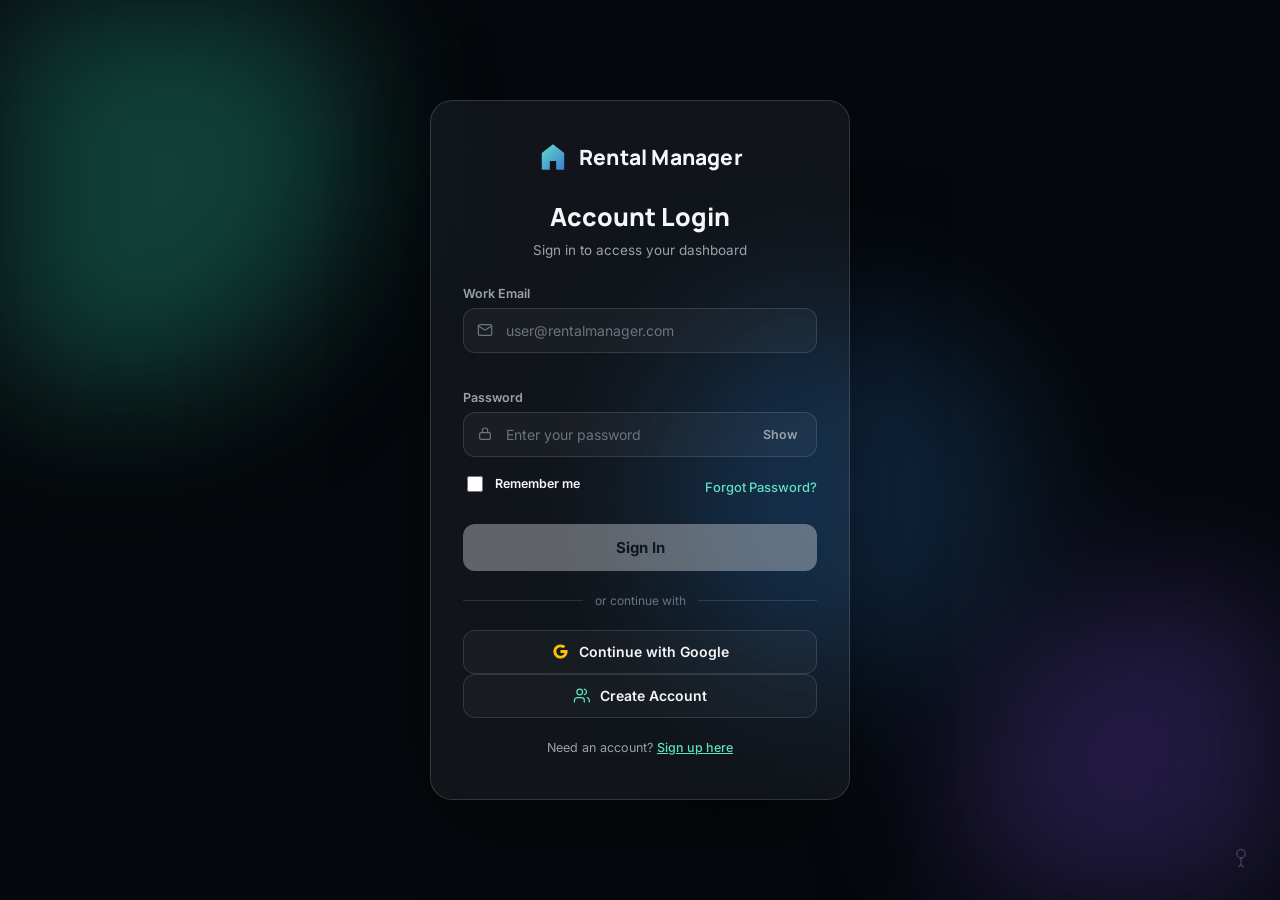
==== commit 3a8eeb22: "Update login page link to forgot password page" ====
--- a/index.html
+++ b/index.html
@@ -38,7 +38,7 @@
       <label for="email">Work Email</label>
       <div class="field">
         <span class="icon-left">
-          <svg viewBox="0 0 24 24" fill="none" stroke="currentColor" stroke-width="1.8"><path d="M20 4H4a2 2 0 0 0-2 2v12a2 2 0 0 0 2 2h16a2 2 0 0 0 2-2V6a2 2 0 0 0-2-2Z" stroke-linecap="round" stroke-linejoin="round"/><path d="M22 6l-10 7L2 6" stroke-linecap="round" stroke-linejoin="round"/></svg>
+          <svg viewBox="0 0 24 24" fill="none" stroke="currentColor" stroke-width="1.8"><path d="M20 4H4a2 2 0 0 0-2 2v12a2 2 0 0 0 2 2h16a2 2 0 0 0 2-2V6a2 2 0 0 0-2-2Z" stroke-linecap="round" stroke-linejoin="round"/><path d="m22 6-8.97 5.7a1.94 1.94 0 0 1-2.06 0L2 6" stroke-linecap="round" stroke-linejoin="round"/></svg>
         </span>
         <input type="email" id="email" placeholder="user@rentalmanager.com" autocomplete="username">
         <span class="icon-right status-icon" id="emailStatus"></span>
@@ -50,7 +50,7 @@
       <label for="pw">Password</label>
       <div class="field">
         <span class="icon-left">
-          <svg viewBox="0 0 24 24" fill="none" stroke="currentColor" stroke-width="1.8"><rect x="4" y="10" width="16" height="10" rx="2"/><path d="M8 10V7a4 4 0 0 1 8 0v3" stroke-linecap="round"/></svg>
+          <svg viewBox="0 0 24 24" fill="none" stroke="currentColor" stroke-width="1.8"><rect x="4" y="10" width="16" height="10" rx="2"/><path d="M8 10V7a4 4 0 0 1 8 0v3" stroke-linecap="round" stroke-linejoin="round"/></svg>
         </span>
         <input type="password" id="pw" placeholder="Enter your password" autocomplete="current-password">
         <button type="button" class="show-toggle" id="pwToggle" onclick="togglePw('pw','pwToggle')">Show</button>
@@ -62,7 +62,7 @@
         <input type="checkbox" id="remember">
         <span>Remember me</span>
       </label>
-      <a href="#" class="link-mint">Forgot Password?</a>
+      <a href="forgot-password.html" class="link-mint">Forgot Password?</a>
     </div>
 
     <button class="btn-solid" type="submit" id="submitBtn" disabled>Sign In</button>
@@ -71,12 +71,12 @@
   <div class="divider">or continue with</div>
 
   <button class="btn-outline" type="button">
-    <svg viewBox="0 0 48 48"><path fill="#FFC107" d="M43.6 20.1H42V20H24v8h11.3c-1.6 4.7-6.1 8-11.3 8-6.6 0-12-5.4-12-12s5.4-12 12-12c3.1 0 5.9 1.2 8 3.1l5.7-5.7C34.6 6.1 29.6 4 24 4 12.9 4 4 12.9 4 24s8.9 20 20 20 20-8.9 20-20c0-1.3-.1-2.6-.4-3.9Z"/><path fill="#FF3D00" d="M6.3 14.7l6.6 4.8C14.6 15.9 18.9 13 24 13c3.1 0 5.9 1.2 8 3.1l5.7-5.7C34.6 6.1 29.6 4 24 4 16.3 4 9.6 8.3 6.3 14.7Z"/><path fill="#4CAF50" d="M24 44c5.5 0 10.4-1.9 14.2-5.1l-6.6-5.4C29.6 35.4 26.9 36.3 24 36.3c-5.2 0-9.6-3.3-11.2-7.9l-6.5 5C9.5 39.7 16.2 44 24 44Z"/><path fill="#1976D2" d="M43.6 20.1H42V20H24v8h11.3c-.8 2.3-2.2 4.3-4.1 5.7l6.6 5.4C41.6 36 44 30.4 44 24c0-1.3-.1-2.6-.4-3.9Z"/></svg>
+    <svg viewBox="0 0 48 48"><path fill="#FFC107" d="M43.6 20.1H42V20H24v8h11.3c-1.6 4.7-6.1 8-11.3 8-6.6 0-12-5.4-12-12s5.4-12 12-12c3.1 0 5.9 1.2 8 3.1l5.7-5.7C34.6 6.1 29.6 4 24 4 12.9 4 4 12.9 4 24s8.9 20 20 20c11 0 20-8.9 20-20 0-1.3-.1-2.6-.4-4z"/></svg>
     Continue with Google
   </button>
 
   <a href="signup.html" class="btn-outline btn-link">
-    <svg viewBox="0 0 24 24" fill="none" stroke="currentColor" stroke-width="1.8"><path d="M16 21v-2a4 4 0 0 0-4-4H6a4 4 0 0 0-4 4v2" stroke-linecap="round" stroke-linejoin="round"/><circle cx="9" cy="7" r="4"/><path d="M19 8v6M22 11h-6" stroke-linecap="round"/></svg>
+    <svg viewBox="0 0 24 24" fill="none" stroke="currentColor" stroke-width="1.8"><path d="M16 21v-2a4 4 0 0 0-4-4H6a4 4 0 0 0-4 4v2" stroke-linecap="round" stroke-linejoin="round"/><circle cx="9.5" cy="7" r="4" stroke-linecap="round" stroke-linejoin="round"/><path d="M23 21v-2a4 4 0 0 0-3-3.87" stroke-linecap="round" stroke-linejoin="round"/><path d="M16 3.13a4 4 0 0 1 0 7.75" stroke-linecap="round" stroke-linejoin="round"/></svg>
     Create Account
   </a>
 
--- a/style.css
+++ b/style.css
@@ -1,131 +1,326 @@
 :root{
-  --navy-deep:#0c1224;
-  --navy-mid:#161d38;
-  --violet:#6d5cf6;
-  --violet-deep:#4c3fc7;
-  --amber:#e8b95e;
-  --paper:#fbfaf8;
-  --ink:#1c1a2b;
-  --ink-soft:#6b6880;
-  --line:#eae7f2;
-  --ok:#1f9d6b;
-  --err:#d9483f;
-}
+  --void:#05080c;
+  --card-fill:rgba(255,255,255,0.055);
+  --card-border:rgba(255,255,255,0.14);
+  --text-hi:#f4f6f8;
+  --text-mut:#9aa2ad;
+  --text-dim:#6b7580;
+  --mint:#5fe0c2;
+  --blue:#3d7bd6;
+  --ok:#4fd897;
+  --err:#ff6b6b;
+  --line:rgba(255,255,255,0.12);
+}
+
 *{box-sizing:border-box;}
 html,body{margin:0;padding:0;}
 body{
   min-height:100vh;
+  width:100%;
+  overflow-x:hidden;
   font-family:'Inter',sans-serif;
-  background:
-    radial-gradient(ellipse 900px 500px at 20% -10%, rgba(109,92,246,0.25), transparent 60%),
-    radial-gradient(ellipse 700px 500px at 100% 100%, rgba(232,185,94,0.10), transparent 60%),
-    linear-gradient(160deg, var(--navy-deep) 0%, var(--navy-mid) 55%, #1d1436 100%);
+  background:var(--void);
   display:flex;
   align-items:center;
   justify-content:center;
   position:relative;
+  padding:48px 20px;
+}
+
+/* ---------- Aurora background ---------- */
+.aurora{
+  position:fixed;
+  inset:0;
   overflow:hidden;
-  padding:32px 20px;
-}
-
-.skyline{
+  z-index:0;
+  filter:blur(70px);
+}
+.blob{
   position:absolute;
-  inset:0;
-  display:grid;
-  grid-template-columns:repeat(24,1fr);
-  grid-auto-rows:14px;
-  gap:6px;
-  padding:0 6vw;
-  opacity:0.5;
-  mask-image:linear-gradient(to top, black, transparent 75%);
-  -webkit-mask-image:linear-gradient(to top, black, transparent 75%);
-  pointer-events:none;
-}
-.skyline span{
-  background:rgba(232,185,94,0.06);
-  border-radius:2px;
-}
-.skyline span.lit{
-  background:rgba(232,185,94,0.55);
-  box-shadow:0 0 10px rgba(232,185,94,0.35);
-  animation:flicker 6s ease-in-out infinite;
-}
-@keyframes flicker{
-  0%,100%{opacity:1;}
-  45%{opacity:0.35;}
-  50%{opacity:1;}
-}
-
-.brand{
-  position:absolute;
-  top:36px;
-  left:40px;
-  display:flex;
-  align-items:center;
-  gap:12px;
-  z-index:2;
-}
-.brand-mark{
-  width:40px;height:40px;border-radius:11px;
-  background:linear-gradient(140deg, var(--violet), var(--violet-deep));
-  display:flex;align-items:center;justify-content:center;
-  box-shadow:0 8px 20px rgba(109,92,246,0.35);
-}
-.brand-mark svg{width:20px;height:20px;}
-.brand-text .name{
-  font-family:'Fraunces',serif;
-  font-size:19px;
-  font-weight:600;
-  color:#f4f2fb;
-  letter-spacing:0.2px;
-}
-.brand-text .tag{
-  font-size:11.5px;
-  color:#9d97c4;
-  letter-spacing:0.3px;
-}
-
+  border-radius:50%;
+  opacity:0.55;
+  animation:drift 22s ease-in-out infinite;
+}
+.b1{
+  width:480px;height:480px;
+  background:#1a6f5c;
+  top:-10%; left:-10%;
+  animation-delay:0s;
+}
+.b2{
+  width:420px;height:420px;
+  background:#3d2a72;
+  bottom:-12%; right:-8%;
+  animation-delay:-7s;
+}
+.b3{
+  width:360px;height:360px;
+  background:#173a5e;
+  top:35%; right:20%;
+  animation-delay:-14s;
+}
+@keyframes drift{
+  0%,100%{ transform:translate(0,0) scale(1); }
+  33%{ transform:translate(40px,-30px) scale(1.08); }
+  66%{ transform:translate(-30px,25px) scale(0.95); }
+}
+@media (prefers-reduced-motion:reduce){
+  .blob{ animation:none; }
+}
+
+/* ---------- Card ---------- */
 .card{
   position:relative;
   z-index:2;
   width:100%;
-  max-width:432px;
-  background:var(--paper);
-  border-radius:26px;
-  padding:44px 38px 34px;
-  box-shadow:
-    0 30px 80px -20px rgba(8,6,30,0.55),
-    0 0 0 1px rgba(255,255,255,0.04);
-}
-
-.theme-toggle{
-  position:absolute;
-  top:22px; right:22px;
-  display:flex;
-  background:#f1eff8;
-  border-radius:999px;
-  padding:4px;
-  gap:2px;
-}
-.theme-toggle button{
-  width:30px;height:30px;
+  max-width:420px;
+  background:var(--card-fill);
+  border:1px solid var(--card-border);
+  border-radius:22px;
+  padding:40px 32px 32px;
+  backdrop-filter:blur(28px) saturate(140%);
+  -webkit-backdrop-filter:blur(28px) saturate(140%);
+  box-shadow:0 30px 90px -30px rgba(0,0,0,0.6);
+}
+
+.logo-row{
+  display:flex;
+  align-items:center;
+  justify-content:center;
+  gap:10px;
+  margin-bottom:26px;
+}
+.logo-mark{width:32px;height:32px;}
+.logo-text{
+  font-family:'Manrope',sans-serif;
+  font-weight:800;
+  font-size:21px;
+  color:var(--text-hi);
+  letter-spacing:0.2px;
+}
+
+h1{
+  font-family:'Manrope',sans-serif;
+  font-weight:800;
+  font-size:25px;
+  text-align:center;
+  color:var(--text-hi);
+  margin:0 0 6px;
+}
+.sub{
+  text-align:center;
+  font-size:13.5px;
+  color:var(--text-mut);
+  margin:0 0 26px;
+  line-height:1.5;
+}
+
+.group{margin-bottom:16px;}
+.two-col{
+  display:grid;
+  grid-template-columns:1fr 1fr;
+  gap:12px;
+}
+label{
+  display:block;
+  font-size:12.5px;
+  font-weight:600;
+  color:var(--text-mut);
+  margin-bottom:7px;
+}
+label .optional{font-weight:400; color:var(--text-dim);}
+
+.field{
+  position:relative;
+  display:flex;
+  align-items:center;
+}
+.field input{
+  width:100%;
+  padding:13px 42px;
+  border-radius:12px;
+  border:1px solid var(--line);
+  background:rgba(255,255,255,0.04);
+  color:var(--text-hi);
+  font-size:14px;
+  font-family:inherit;
+  outline:none;
+  transition:border-color .15s ease, box-shadow .15s ease, background .15s ease;
+}
+.field.plain input{padding:13px 16px;}
+.field input::placeholder{color:var(--text-dim);}
+.field input:focus{
+  border-color:var(--mint);
+  box-shadow:0 0 0 3px rgba(95,224,194,0.18);
+  background:rgba(255,255,255,0.06);
+}
+.field input.valid{ border-color:var(--ok); }
+.field input.invalid{ border-color:var(--err); }
+
+.icon-left{
+  position:absolute; left:14px;
+  color:var(--text-dim);
+  display:flex;
+  pointer-events:none;
+}
+.icon-left svg{width:16px;height:16px;}
+
+.icon-right.status-icon{
+  position:absolute; right:14px;
+  width:16px;height:16px;
+  pointer-events:none;
+}
+.status-icon svg{width:16px;height:16px;}
+.status-icon.ok{color:var(--ok);}
+.status-icon.bad{color:var(--err);}
+
+.show-toggle{
+  position:absolute; right:14px;
+  background:none; border:none;
+  color:var(--text-mut);
+  font-size:12.5px;
+  font-weight:600;
+  cursor:pointer;
+  font-family:inherit;
+}
+.show-toggle:hover{color:var(--mint);}
+
+.hint{
+  min-height:15px;
+  font-size:12px;
+  color:var(--text-dim);
+  margin:6px 2px 0;
+}
+.hint.ok-msg{color:var(--ok);}
+.hint.err-msg{color:var(--err);}
+
+.pw-checklist{
+  display:flex;
+  flex-wrap:wrap;
+  gap:6px 14px;
+  margin:8px 2px 0;
+}
+.pw-checklist .rule{
+  display:flex; align-items:center; gap:6px;
+  font-size:11.5px;
+  color:var(--text-dim);
+  transition:color .15s ease;
+}
+.pw-checklist .rule .dot{
+  width:6px;height:6px;
+  border-radius:50%;
+  background:rgba(255,255,255,0.18);
+  transition:background .15s ease;
+}
+.pw-checklist .rule.met{color:var(--ok);}
+.pw-checklist .rule.met .dot{
+  background:var(--ok);
+  box-shadow:0 0 0 3px rgba(79,216,151,0.18);
+}
+
+.row-between{
+  display:flex;
+  align-items:center;
+  justify-content:space-between;
+  margin:2px 0 22px;
+  font-size:13px;
+}
+.remember{
+  display:flex; align-items:center; gap:9px;
+  color:var(--text-hi);
+  cursor:pointer;
+  user-select:none;
+}
+.remember input{
+  width:16px;height:16px;
+  accent-color:var(--mint);
+  cursor:pointer;
+}
+.terms{
+  align-items:flex-start;
+  font-size:12.5px;
+  color:var(--text-mut);
+  line-height:1.5;
+  margin:6px 0 20px;
+}
+.terms input{margin-top:2px;}
+.link-mint{color:var(--mint); text-decoration:none;}
+.link-mint:hover{text-decoration:underline;}
+.row-between a{color:var(--mint); text-decoration:none; font-weight:500;}
+.row-between a:hover{text-decoration:underline;}
+
+.btn-solid{
+  width:100%;
+  padding:14px;
   border:none;
-  border-radius:999px;
-  background:transparent;
-  display:flex;align-items:center;justify-content:center;
-  cursor:pointer;
-  color:#9490ab;
-}
-.theme-toggle button.active{
-  background:var(--paper);
-  color:var(--violet-deep);
-  box-shadow:0 2px 6px rgba(0,0,0,0.08);
-}
-.theme-toggle svg{width:15px;height:15px;}
-
-.icon-badge{
-  width:60px;height:60px;
-  margin:0 auto 22px;
-  border-radius:17px;
-  background:linear-gradient(145deg, var(--violet), var(--violet-deep));
-  display:flex;align-items:center;justif
+  border-radius:12px;
+  background:var(--text-hi);
+  color:#0b0e12;
+  font-size:15px;
+  font-weight:700;
+  font-family:inherit;
+  cursor:pointer;
+  transition:transform .12s ease, opacity .15s ease, box-shadow .15s ease;
+  box-shadow:0 12px 30px -10px rgba(255,255,255,0.15);
+}
+.btn-solid:hover:not(:disabled){transform:translateY(-1px);}
+.btn-solid:disabled{
+  opacity:0.35;
+  cursor:not-allowed;
+  box-shadow:none;
+}
+
+.divider{
+  display:flex; align-items:center; gap:12px;
+  margin:22px 0;
+  color:var(--text-dim);
+  font-size:12px;
+}
+.divider::before,.divider::after{
+  content:""; flex:1; height:1px;
+  background:var(--line);
+}
+
+.btn-outline{
+  width:100%;
+  padding:12.5px;
+  border-radius:12px;
+  border:1px solid var(--line);
+  background:rgba(255,255,255,0.03);
+  color:var(--text-hi);
+  font-size:14px;
+  font-weight:600;
+  font-family:inherit;
+  display:flex; align-items:center; justify-content:center; gap:10px;
+  cursor:pointer;
+  text-decoration:none;
+  transition:background .15s ease, border-color .15s ease;
+  margin-bottom:12px;
+}
+.btn-outline:last-of-type{margin-bottom:0;}
+.btn-outline:hover{background:rgba(255,255,255,0.07); border-color:rgba(255,255,255,0.22);}
+.btn-outline svg{width:17px;height:17px;}
+.btn-link svg{color:var(--mint);}
+
+.foot-note{
+  text-align:center;
+  margin-top:22px;
+  font-size:12.5px;
+  color:var(--text-mut);
+}
+.foot-note a{color:var(--mint); text-decoration:underline; font-weight:500;}
+
+.keyhole{
+  position:fixed;
+  bottom:26px; right:26px;
+  z-index:1;
+  color:rgba(255,255,255,0.18);
+  pointer-events:none;
+}
+.keyhole svg{width:26px;height:26px;}
+
+@media (max-width:480px){
+  .card{padding:32px 22px 26px;}
+  .two-col{grid-template-columns:1fr;}
+  .keyhole{display:none;}
+}
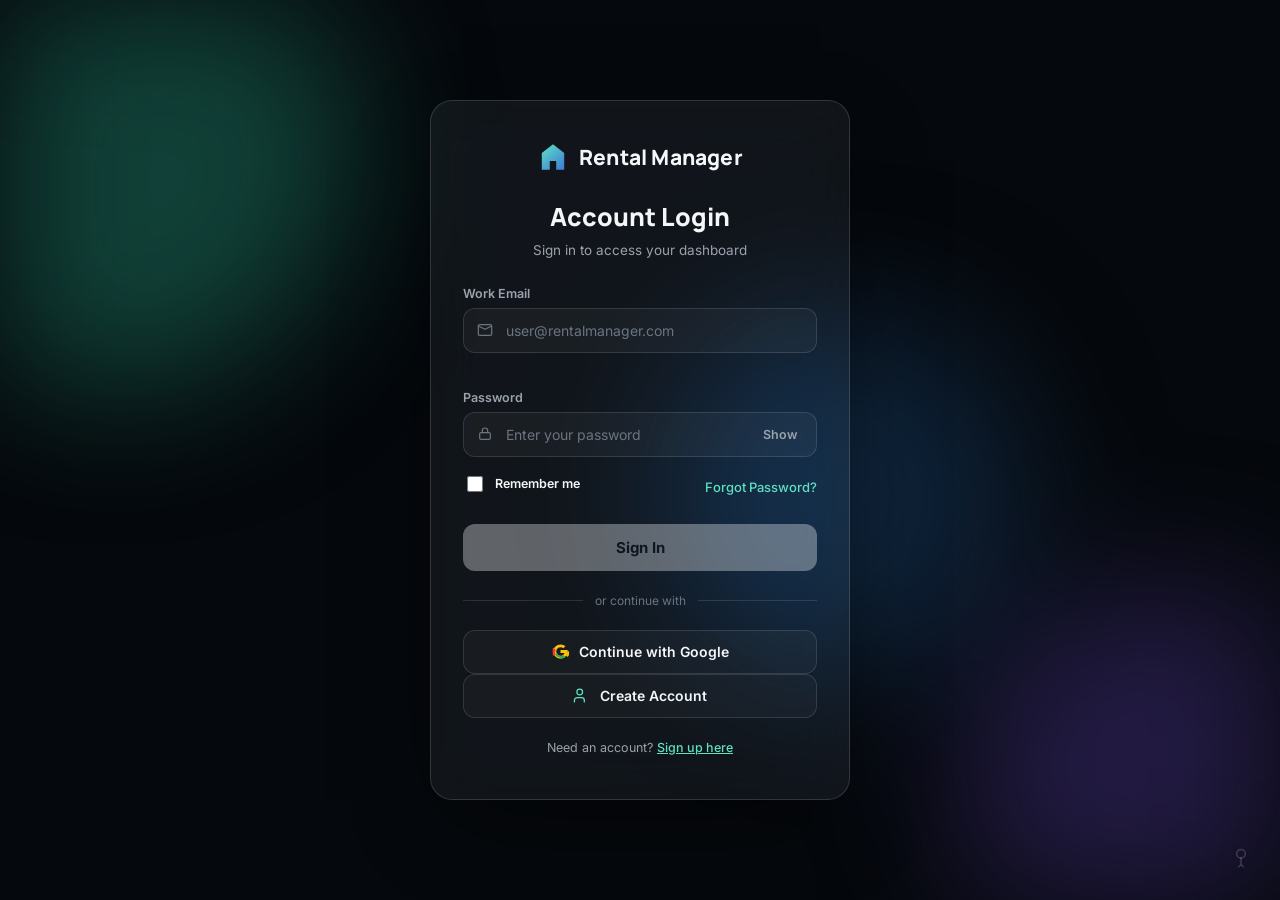
==== commit b921978c: "Apply consistent Google logo styling to login page" ====
--- a/index.html
+++ b/index.html
@@ -38,7 +38,7 @@
       <label for="email">Work Email</label>
       <div class="field">
         <span class="icon-left">
-          <svg viewBox="0 0 24 24" fill="none" stroke="currentColor" stroke-width="1.8"><path d="M20 4H4a2 2 0 0 0-2 2v12a2 2 0 0 0 2 2h16a2 2 0 0 0 2-2V6a2 2 0 0 0-2-2Z" stroke-linecap="round" stroke-linejoin="round"/><path d="m22 6-8.97 5.7a1.94 1.94 0 0 1-2.06 0L2 6" stroke-linecap="round" stroke-linejoin="round"/></svg>
+          <svg viewBox="0 0 24 24" fill="none" stroke="currentColor" stroke-width="1.8"><path d="M20 4H4a2 2 0 0 0-2 2v12a2 2 0 0 0 2 2h16a2 2 0 0 0 2-2V6a2 2 0 0 0-2-2Z" stroke-linecap="round" stroke-linejoin="round"/><path d="m22 6-10 5L2 6" stroke-linecap="round" stroke-linejoin="round"/></svg>
         </span>
         <input type="email" id="email" placeholder="user@rentalmanager.com" autocomplete="username">
         <span class="icon-right status-icon" id="emailStatus"></span>
@@ -70,13 +70,13 @@
 
   <div class="divider">or continue with</div>
 
-  <button class="btn-outline" type="button">
-    <svg viewBox="0 0 48 48"><path fill="#FFC107" d="M43.6 20.1H42V20H24v8h11.3c-1.6 4.7-6.1 8-11.3 8-6.6 0-12-5.4-12-12s5.4-12 12-12c3.1 0 5.9 1.2 8 3.1l5.7-5.7C34.6 6.1 29.6 4 24 4 12.9 4 4 12.9 4 24s8.9 20 20 20c11 0 20-8.9 20-20 0-1.3-.1-2.6-.4-4z"/></svg>
+  <button class="btn-outline" type="button" aria-label="Continue with Google">
+    <svg class="google-logo" viewBox="0 0 48 48"><path fill="#FFC107" d="M43.6 20.1H42V20H24v8h11.3c-1.6 4.7-6.1 8-11.3 8-6.6 0-12-5.4-12-12s5.4-12 12-12c3.1 0 5.9 1.2 8 3.1l5.7-5.7C34.6 6.1 29.6 4 24 4 12.9 4 4 12.9 4 24s8.9 20 20 20c10.9 0 20-8.9 20-20 0-1.3-.1-2.6-.4-3.9z" fill-rule="evenodd"/><path fill="#EA4335" d="M9.1 17.3l-4.3-3.2C3.1 12.7 2 14.8 2 17v14c0 2.2 1.1 4.3 2.8 5.5l5.6-4.3c-1.2-1.5-1.8-3.3-1.8-5.2s.6-3.7 1.8-5.2z" fill-rule="evenodd"/><path fill="#34A853" d="M24 44c5.2 0 9.9-1.8 13.6-4.8l-5.6-4.3c-1.8 1.2-4 2-6.4 2-4.9 0-9.1-3.3-10.6-7.8l-5.6 4.3c2.9 4.6 7.9 7.6 13.6 7.6z" fill-rule="evenodd"/><path fill="#FBBC05" d="M43.6 20.1c.2.6.3 1.3.3 2-.2 4.9-2.1 9.4-5.3 12.8l5.6 4.3c3.2-2.9 5.3-7.1 5.3-11.8 0-1.4-.2-2.8-.5-4.1h-19V24h11.6z" fill-rule="evenodd"/></svg>
     Continue with Google
   </button>
 
   <a href="signup.html" class="btn-outline btn-link">
-    <svg viewBox="0 0 24 24" fill="none" stroke="currentColor" stroke-width="1.8"><path d="M16 21v-2a4 4 0 0 0-4-4H6a4 4 0 0 0-4 4v2" stroke-linecap="round" stroke-linejoin="round"/><circle cx="9.5" cy="7" r="4" stroke-linecap="round" stroke-linejoin="round"/><path d="M23 21v-2a4 4 0 0 0-3-3.87" stroke-linecap="round" stroke-linejoin="round"/><path d="M16 3.13a4 4 0 0 1 0 7.75" stroke-linecap="round" stroke-linejoin="round"/></svg>
+    <svg viewBox="0 0 24 24" fill="none" stroke="currentColor" stroke-width="1.8"><path d="M16 21v-2a4 4 0 0 0-4-4H6a4 4 0 0 0-4 4v2" stroke-linecap="round" stroke-linejoin="round"/><circle cx="9.5" cy="7" r="4" stroke-linecap="round" stroke-linejoin="round"/></svg>
     Create Account
   </a>
 
--- a/style.css
+++ b/style.css
@@ -319,6 +319,76 @@
 }
 .keyhole svg{width:26px;height:26px;}
 
+/* ---------- Google logo (consistent across login/signup) ---------- */
+.google-logo{
+  display:flex;
+  align-items:center;
+}
+
+/* ---------- Recovery steps visibility ---------- */
+.recovery-step{
+  display:none;
+}
+.recovery-step.active{
+  display:block;
+}
+
+/* ---------- Success icon ---------- */
+.success-icon{
+  display:flex;
+  align-items:center;
+  justify-content:center;
+  width:80px;
+  height:80px;
+  margin:0 auto 20px;
+  background:rgba(79,216,151,0.15);
+  border-radius:50%;
+  color:var(--ok);
+}
+.success-icon svg{width:40px;height:40px;}
+
+/* ---------- Info box ---------- */
+.info-box{
+  display:flex;
+  gap:12px;
+  padding:14px;
+  background:rgba(95,224,194,0.08);
+  border:1px solid rgba(95,224,194,0.2);
+  border-radius:12px;
+  margin:16px 0 20px;
+  font-size:13px;
+  color:var(--text-mut);
+  line-height:1.6;
+}
+.info-box svg{
+  width:20px;
+  height:20px;
+  color:var(--mint);
+  flex-shrink:0;
+  margin-top:2px;
+}
+.info-box strong{
+  color:var(--text-hi);
+  display:block;
+  margin-bottom:4px;
+}
+.info-box p{
+  margin:0;
+}
+.info-box .link-btn{
+  background:none;
+  border:none;
+  color:var(--mint);
+  text-decoration:underline;
+  cursor:pointer;
+  font-weight:600;
+  padding:0;
+  font-family:inherit;
+}
+.info-box .link-btn:hover{
+  opacity:0.8;
+}
+
 @media (max-width:480px){
   .card{padding:32px 22px 26px;}
   .two-col{grid-template-columns:1fr;}
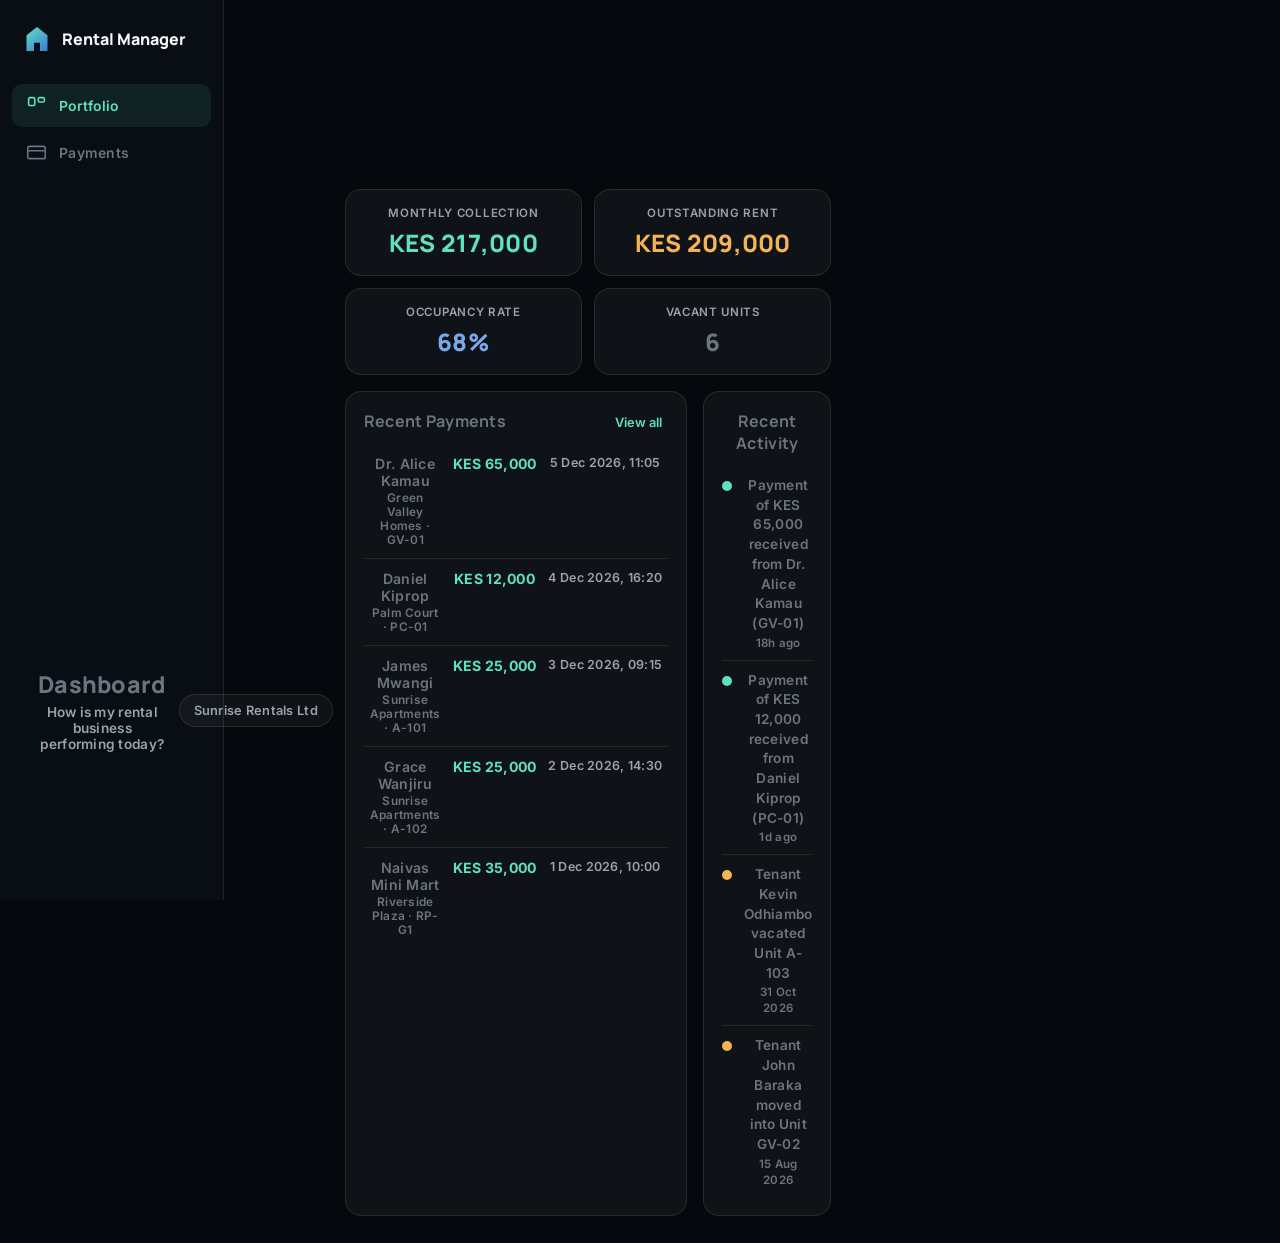
==== commit 7e5521ef: "Rename dashboard.html to index.html" ====
--- a/index.html
+++ b/index.html
@@ -3,90 +3,81 @@
 <head>
 <meta charset="UTF-8">
 <meta name="viewport" content="width=device-width, initial-scale=1.0">
-<title>Rental Manager — Log In</title>
+<title>Rental Manager — Dashboard</title>
 <link rel="preconnect" href="https://fonts.googleapis.com">
 <link href="https://fonts.googleapis.com/css2?family=Manrope:wght@500;700;800&family=Inter:wght@400;500;600&display=swap" rel="stylesheet">
-<link rel="stylesheet" href="style.css">
+<link rel="stylesheet" href="app.css">
 </head>
 <body>
 
-<div class="aurora">
-  <span class="blob b1"></span>
-  <span class="blob b2"></span>
-  <span class="blob b3"></span>
+<!-- ================= App Shell ================= -->
+<div class="app">
+
+  <!-- Sidebar (desktop) / Bottom bar (mobile) -->
+  <nav class="nav" id="mainNav">
+    <div class="nav-brand">
+      <svg class="logo-mark" viewBox="0 0 40 40" fill="none">
+        <path d="M20 4 6 15v21h10V25h8v11h10V15L20 4Z" fill="url(#g1)"/>
+        <defs>
+          <linearGradient id="g1" x1="6" y1="4" x2="34" y2="36" gradientUnits="userSpaceOnUse">
+            <stop stop-color="#5fe0c2"/><stop offset="1" stop-color="#3d7bd6"/>
+          </linearGradient>
+        </defs>
+      </svg>
+      <span class="nav-brand-text">Rental Manager</span>
+    </div>
+
+    <button class="nav-item active" data-view="dashboard">
+      <svg viewBox="0 0 24 24" fill="none" stroke="currentColor" stroke-width="1.8"><rect x="3" y="3" width="7" height="9" rx="1.5"/><rect x="14" y="3" width="7" height="5" rx="1.5"/><rect x="14" y="1[...]
+      <span>Dashboard</span>
+    </button>
+    <button class="nav-item" data-view="portfolio">
+      <svg viewBox="0 0 24 24" fill="none" stroke="currentColor" stroke-width="1.8"><path d="M3 21h18M5 21V7l7-4 7 4v14M9 21v-4h6v4" stroke-linecap="round" stroke-linejoin="round"/></svg>
+      <span>Portfolio</span>
+    </button>
+    <button class="nav-item" data-view="payments">
+      <svg viewBox="0 0 24 24" fill="none" stroke="currentColor" stroke-width="1.8"><rect x="2" y="5" width="20" height="14" rx="2"/><path d="M2 10h20" stroke-linecap="round"/></svg>
+      <span>Payments</span>
+    </button>
+    <button class="nav-item" data-view="reports">
+      <svg viewBox="0 0 24 24" fill="none" stroke="currentColor" stroke-width="1.8"><path d="M3 3v18h18" stroke-linecap="round"/><path d="M7 14l4-4 3 3 5-6" stroke-linecap="round" stroke-linejoin="rou[...]
+      <span>Reports</span>
+    </button>
+    <button class="nav-item" data-view="management">
+      <svg viewBox="0 0 24 24" fill="none" stroke="currentColor" stroke-width="1.8"><circle cx="12" cy="12" r="3"/><path d="M19.4 15a1.7 1.7 0 0 0 .34 1.87l.06.06a2 2 0 1 1-2.83 2.83l-.06-.06a1.7 1.7 [...]
+      <span>Management</span>
+    </button>
+  </nav>
+
+  <!-- Main content area; views are rendered here by app.js -->
+  <div class="main">
+    <header class="topbar">
+      <div>
+        <h1 class="topbar-title" id="pageTitle">Dashboard</h1>
+        <p class="topbar-sub" id="pageSub">How is my rental business performing today?</p>
+      </div>
+      <div class="topbar-company" id="topbarCompany"></div>
+    </header>
+
+    <main class="view" id="viewRoot" aria-live="polite"></main>
+  </div>
 </div>
 
-<main class="card">
-  <div class="logo-row">
-    <svg class="logo-mark" viewBox="0 0 40 40" fill="none">
-      <path d="M20 4 6 15v21h10V25h8v11h10V15L20 4Z" fill="url(#g1)"/>
-      <defs>
-        <linearGradient id="g1" x1="6" y1="4" x2="34" y2="36" gradientUnits="userSpaceOnUse">
-          <stop stop-color="#5fe0c2"/>
-          <stop offset="1" stop-color="#3d7bd6"/>
-        </linearGradient>
-      </defs>
-    </svg>
-    <span class="logo-text">Rental Manager</span>
+<!-- ================= Modal ================= -->
+<div class="modal-overlay hidden" id="modalOverlay">
+  <div class="modal" role="dialog" aria-modal="true">
+    <div class="modal-head">
+      <h2 id="modalTitle"></h2>
+      <button class="modal-close" id="modalClose" aria-label="Close">&times;</button>
+    </div>
+    <div class="modal-body" id="modalBody"></div>
   </div>
+</div>
 
-  <h1>Account Login</h1>
-  <p class="sub">Sign in to access your dashboard</p>
+<!-- ================= Toast ================= -->
+<div class="toast hidden" id="toast"></div>
 
-  <form id="loginForm" novalidate>
-    <div class="group">
-      <label for="email">Work Email</label>
-      <div class="field">
-        <span class="icon-left">
-          <svg viewBox="0 0 24 24" fill="none" stroke="currentColor" stroke-width="1.8"><path d="M20 4H4a2 2 0 0 0-2 2v12a2 2 0 0 0 2 2h16a2 2 0 0 0 2-2V6a2 2 0 0 0-2-2Z" stroke-linecap="round" stroke-linejoin="round"/><path d="m22 6-10 5L2 6" stroke-linecap="round" stroke-linejoin="round"/></svg>
-        </span>
-        <input type="email" id="email" placeholder="user@rentalmanager.com" autocomplete="username">
-        <span class="icon-right status-icon" id="emailStatus"></span>
-      </div>
-      <p class="hint" id="emailMsg"></p>
-    </div>
-
-    <div class="group">
-      <label for="pw">Password</label>
-      <div class="field">
-        <span class="icon-left">
-          <svg viewBox="0 0 24 24" fill="none" stroke="currentColor" stroke-width="1.8"><rect x="4" y="10" width="16" height="10" rx="2"/><path d="M8 10V7a4 4 0 0 1 8 0v3" stroke-linecap="round" stroke-linejoin="round"/></svg>
-        </span>
-        <input type="password" id="pw" placeholder="Enter your password" autocomplete="current-password">
-        <button type="button" class="show-toggle" id="pwToggle" onclick="togglePw('pw','pwToggle')">Show</button>
-      </div>
-    </div>
-
-    <div class="row-between">
-      <label class="remember">
-        <input type="checkbox" id="remember">
-        <span>Remember me</span>
-      </label>
-      <a href="forgot-password.html" class="link-mint">Forgot Password?</a>
-    </div>
-
-    <button class="btn-solid" type="submit" id="submitBtn" disabled>Sign In</button>
-  </form>
-
-  <div class="divider">or continue with</div>
-
-  <button class="btn-outline" type="button" aria-label="Continue with Google">
-    <svg class="google-logo" viewBox="0 0 48 48"><path fill="#FFC107" d="M43.6 20.1H42V20H24v8h11.3c-1.6 4.7-6.1 8-11.3 8-6.6 0-12-5.4-12-12s5.4-12 12-12c3.1 0 5.9 1.2 8 3.1l5.7-5.7C34.6 6.1 29.6 4 24 4 12.9 4 4 12.9 4 24s8.9 20 20 20c10.9 0 20-8.9 20-20 0-1.3-.1-2.6-.4-3.9z" fill-rule="evenodd"/><path fill="#EA4335" d="M9.1 17.3l-4.3-3.2C3.1 12.7 2 14.8 2 17v14c0 2.2 1.1 4.3 2.8 5.5l5.6-4.3c-1.2-1.5-1.8-3.3-1.8-5.2s.6-3.7 1.8-5.2z" fill-rule="evenodd"/><path fill="#34A853" d="M24 44c5.2 0 9.9-1.8 13.6-4.8l-5.6-4.3c-1.8 1.2-4 2-6.4 2-4.9 0-9.1-3.3-10.6-7.8l-5.6 4.3c2.9 4.6 7.9 7.6 13.6 7.6z" fill-rule="evenodd"/><path fill="#FBBC05" d="M43.6 20.1c.2.6.3 1.3.3 2-.2 4.9-2.1 9.4-5.3 12.8l5.6 4.3c3.2-2.9 5.3-7.1 5.3-11.8 0-1.4-.2-2.8-.5-4.1h-19V24h11.6z" fill-rule="evenodd"/></svg>
-    Continue with Google
-  </button>
-
-  <a href="signup.html" class="btn-outline btn-link">
-    <svg viewBox="0 0 24 24" fill="none" stroke="currentColor" stroke-width="1.8"><path d="M16 21v-2a4 4 0 0 0-4-4H6a4 4 0 0 0-4 4v2" stroke-linecap="round" stroke-linejoin="round"/><circle cx="9.5" cy="7" r="4" stroke-linecap="round" stroke-linejoin="round"/></svg>
-    Create Account
-  </a>
-
-  <p class="foot-note">Need an account? <a href="signup.html">Sign up here</a></p>
-</main>
-
-<span class="keyhole" aria-hidden="true">
-  <svg viewBox="0 0 24 24" fill="none" stroke="currentColor" stroke-width="1.4"><circle cx="12" cy="9" r="4"/><path d="M12 13v6l-2 2M12 19l2 2" stroke-linecap="round" stroke-linejoin="round"/></svg>
-</span>
-
-<script src="script.js"></script>
+<script src="data.js"></script>
+<script src="app.js"></script>
 </body>
 </html>
--- a/app.css
+++ b/app.css
@@ -0,0 +1,567 @@
+/* =========================================================
+   app.css — Landlord Dashboard styles
+   ---------------------------------------------------------
+   Mobile-first. Bottom navigation bar on small screens,
+   fixed sidebar from 900px up. Shares the brand palette
+   with the auth pages (style.css).
+   ========================================================= */
+
+:root{
+  --void:#05080c;
+  --surface:#0b1118;
+  --panel:rgba(255,255,255,0.045);
+  --panel-border:rgba(255,255,255,0.10);
+  --text-hi:#f4f6f8;
+  --text-mut:#9aa2ad;
+  --text-dim:#6b7580;
+  --mint:#5fe0c2;
+  --blue:#3d7bd6;
+  --ok:#4fd897;
+  --warn:#f5b453;
+  --err:#ff6b6b;
+  --line:rgba(255,255,255,0.09);
+  --nav-h:64px;
+  --radius:16px;
+}
+
+*{box-sizing:border-box;}
+html,body{margin:0;padding:0;}
+body{
+  min-height:100vh;
+  font-family:'Inter',sans-serif;
+  background:var(--void);
+  color:var(--text-hi);
+  -webkit-font-smoothing:antialiased;
+}
+h1,h2,h3{font-family:'Manrope',sans-serif;margin:0;}
+button{font-family:inherit;cursor:pointer;}
+.hidden{display:none !important;}
+
+/* =========================================================
+   App shell
+   ========================================================= */
+
+.app{min-height:100vh;}
+.main{padding:20px 16px calc(var(--nav-h) + 24px);max-width:1200px;margin:0 auto;}
+
+/* ---------- Top bar ---------- */
+.topbar{
+  display:flex;
+  align-items:flex-start;
+  justify-content:space-between;
+  gap:12px;
+  margin-bottom:20px;
+}
+.topbar-title{font-size:1.45rem;font-weight:800;}
+.topbar-sub{margin:4px 0 0;color:var(--text-mut);font-size:0.85rem;}
+.topbar-company{
+  font-size:0.8rem;
+  color:var(--text-mut);
+  border:1px solid var(--panel-border);
+  background:var(--panel);
+  padding:8px 14px;
+  border-radius:999px;
+  white-space:nowrap;
+}
+
+/* ---------- Navigation (mobile: bottom bar) ---------- */
+.nav{
+  position:fixed;
+  bottom:0;left:0;right:0;
+  height:var(--nav-h);
+  display:flex;
+  align-items:stretch;
+  background:rgba(10,15,22,0.92);
+  backdrop-filter:blur(14px);
+  border-top:1px solid var(--line);
+  z-index:50;
+}
+.nav-brand{display:none;}
+.nav-item{
+  flex:1;
+  display:flex;
+  flex-direction:column;
+  align-items:center;
+  justify-content:center;
+  gap:4px;
+  background:none;
+  border:none;
+  color:var(--text-dim);
+  font-size:0.62rem;
+  font-weight:600;
+  letter-spacing:0.02em;
+}
+.nav-item svg{width:21px;height:21px;}
+.nav-item.active{color:var(--mint);}
+
+/* ---------- Desktop layout ---------- */
+@media (min-width:900px){
+  .app{display:flex;}
+  .nav{
+    position:sticky;
+    top:0;
+    height:100vh;
+    width:224px;
+    flex-direction:column;
+    align-items:stretch;
+    padding:24px 12px;
+    gap:4px;
+    border-top:none;
+    border-right:1px solid var(--line);
+  }
+  .nav-brand{
+    display:flex;
+    align-items:center;
+    gap:10px;
+    padding:0 10px 26px;
+  }
+  .logo-mark{width:30px;height:30px;}
+  .nav-brand-text{font-family:'Manrope',sans-serif;font-weight:800;font-size:1rem;}
+  .nav-item{
+    flex:0 0 auto;
+    flex-direction:row;
+    justify-content:flex-start;
+    gap:12px;
+    padding:11px 14px;
+    border-radius:10px;
+    font-size:0.87rem;
+  }
+  .nav-item:hover{color:var(--text-hi);background:rgba(255,255,255,0.04);}
+  .nav-item.active{color:var(--mint);background:rgba(95,224,194,0.09);}
+  .main{flex:1;padding:28px 32px 40px;}
+}
+
+/* =========================================================
+   Panels, KPIs, grids
+   ========================================================= */
+
+.panel{
+  background:var(--panel);
+  border:1px solid var(--panel-border);
+  border-radius:var(--radius);
+  padding:18px;
+  margin-bottom:16px;
+}
+.panel-head{
+  display:flex;
+  align-items:baseline;
+  justify-content:space-between;
+  margin-bottom:12px;
+}
+.panel-head h2{font-size:1rem;font-weight:700;}
+.link-btn{background:none;border:none;color:var(--mint);font-size:0.8rem;font-weight:600;}
+.link-btn:hover{text-decoration:underline;}
+
+.kpi-grid{
+  display:grid;
+  grid-template-columns:repeat(2,1fr);
+  gap:12px;
+  margin-bottom:16px;
+}
+.kpi{
+  background:var(--panel);
+  border:1px solid var(--panel-border);
+  border-radius:var(--radius);
+  padding:16px;
+  display:flex;
+  flex-direction:column;
+  gap:6px;
+}
+.kpi-label{font-size:0.72rem;color:var(--text-mut);text-transform:uppercase;letter-spacing:0.06em;font-weight:600;}
+.kpi-value{font-family:'Manrope',sans-serif;font-size:1.25rem;font-weight:800;}
+.kpi.accent-mint .kpi-value{color:var(--mint);}
+.kpi.accent-blue .kpi-value{color:#7aa8e8;}
+.kpi.accent-warn .kpi-value{color:var(--warn);}
+
+@media (min-width:640px){
+  .kpi-grid{grid-template-columns:repeat(auto-fit,minmax(170px,1fr));}
+  .kpi-value{font-size:1.5rem;}
+}
+
+.two-col{display:grid;gap:16px;}
+@media (min-width:900px){
+  .two-col{grid-template-columns:3fr 2fr;}
+}
+
+.card-grid{display:grid;gap:14px;}
+@media (min-width:640px){.card-grid{grid-template-columns:repeat(2,1fr);}}
+@media (min-width:1100px){.card-grid{grid-template-columns:repeat(3,1fr);}
+  .card-grid.mgmt{grid-template-columns:repeat(3,1fr);}}
+
+/* =========================================================
+   Tables & lists
+   ========================================================= */
+
+.table{width:100%;border-collapse:collapse;}
+.table th{
+  text-align:left;
+  font-size:0.7rem;
+  text-transform:uppercase;
+  letter-spacing:0.06em;
+  color:var(--text-dim);
+  padding:8px 6px;
+  border-bottom:1px solid var(--line);
+}
+.table td{padding:11px 6px;border-bottom:1px solid var(--line);vertical-align:top;}
+.table tr:last-child td{border-bottom:none;}
+.cell-primary{display:block;font-weight:600;font-size:0.88rem;}
+.cell-secondary{display:block;font-size:0.74rem;color:var(--text-dim);margin-top:2px;}
+.cell-amount{font-weight:700;color:var(--mint);white-space:nowrap;font-size:0.88rem;}
+.cell-date{color:var(--text-mut);font-size:0.78rem;white-space:nowrap;}
+
+.activity-list{list-style:none;margin:0;padding:0;}
+.activity-item{display:flex;gap:12px;padding:10px 0;border-bottom:1px solid var(--line);}
+.activity-item:last-child{border-bottom:none;}
+.activity-item p{margin:0;font-size:0.85rem;line-height:1.45;}
+.activity-time{font-size:0.72rem;color:var(--text-dim);}
+.activity-dot{
+  flex:0 0 10px;
+  width:10px;height:10px;
+  border-radius:50%;
+  margin-top:5px;
+  background:var(--blue);
+}
+.activity-dot.payment{background:var(--mint);}
+.activity-dot.tenant{background:var(--warn);}
+
+.empty{color:var(--text-dim);font-size:0.85rem;text-align:center;padding:18px 0;}
+
+/* =========================================================
+   Portfolio cards
+   ========================================================= */
+
+.property-card{
+  text-align:left;
+  background:var(--panel);
+  border:1px solid var(--panel-border);
+  border-radius:var(--radius);
+  padding:18px;
+  color:var(--text-hi);
+  display:flex;
+  flex-direction:column;
+  gap:14px;
+  transition:border-color .15s, transform .15s;
+}
+.property-card:hover{border-color:var(--mint);transform:translateY(-2px);}
+.property-card-head{display:flex;align-items:center;justify-content:space-between;}
+.property-card-head h3{font-size:1.02rem;}
+.property-card-head svg{width:18px;height:18px;color:var(--text-dim);}
+.property-stats{display:flex;gap:22px;}
+.stat-num{display:block;font-family:'Manrope',sans-serif;font-weight:800;font-size:1.15rem;}
+.stat-label{display:block;font-size:0.68rem;color:var(--text-dim);text-transform:uppercase;letter-spacing:0.05em;margin-top:2px;}
+.ok-text{color:var(--ok);}
+.warn-text{color:var(--warn);}
+.property-income{
+  display:flex;
+  align-items:center;
+  justify-content:space-between;
+  font-size:0.78rem;
+  color:var(--text-mut);
+  border-top:1px solid var(--line);
+  padding-top:12px;
+}
+.property-income strong{color:var(--text-hi);font-size:0.92rem;}
+.occupancy-bar{
+  height:5px;
+  border-radius:99px;
+  background:rgba(255,255,255,0.08);
+  overflow:hidden;
+}
+.occupancy-bar span{display:block;height:100%;background:linear-gradient(90deg,var(--mint),var(--blue));border-radius:99px;}
+
+/* =========================================================
+   Property view / Unit cards
+   ========================================================= */
+
+.back-link{
+  display:inline-flex;
+  align-items:center;
+  gap:6px;
+  background:none;
+  border:none;
+  color:var(--text-mut);
+  font-size:0.82rem;
+  font-weight:600;
+  padding:0 0 14px;
+}
+.back-link svg{width:16px;height:16px;}
+.back-link:hover{color:var(--mint);}
+
+.property-summary h2{font-size:1.15rem;margin-bottom:14px;}
+.summary-row{display:flex;flex-wrap:wrap;gap:22px 34px;}
+
+.unit-card{
+  text-align:left;
+  background:var(--panel);
+  border:1px solid var(--panel-border);
+  border-radius:var(--radius);
+  padding:16px;
+  color:var(--text-hi);
+  display:flex;
+  flex-direction:column;
+  gap:8px;
+  transition:border-color .15s, transform .15s;
+}
+.unit-card:hover{border-color:var(--mint);transform:translateY(-2px);}
+.unit-card-head{display:flex;align-items:center;justify-content:space-between;}
+.unit-code{font-family:'Manrope',sans-serif;font-weight:800;font-size:1rem;}
+.unit-type{font-size:0.76rem;color:var(--text-mut);}
+.unit-rent{font-weight:700;font-size:0.95rem;color:var(--mint);}
+.unit-rent small{color:var(--text-dim);font-weight:500;}
+.unit-tenant{
+  display:flex;
+  align-items:center;
+  gap:6px;
+  font-size:0.8rem;
+  color:var(--text-mut);
+  border-top:1px solid var(--line);
+  padding-top:10px;
+  margin-top:2px;
+}
+.unit-tenant svg{width:14px;height:14px;}
+.unit-tenant.dim{color:var(--text-dim);font-style:italic;}
+
+.badge{
+  font-size:0.66rem;
+  font-weight:700;
+  text-transform:uppercase;
+  letter-spacing:0.06em;
+  padding:4px 9px;
+  border-radius:999px;
+}
+.badge.ok{background:rgba(79,216,151,0.14);color:var(--ok);}
+.badge.vacant{background:rgba(245,180,83,0.14);color:var(--warn);}
+
+/* =========================================================
+   Unit detail
+   ========================================================= */
+
+.unit-detail-head{display:flex;align-items:flex-start;justify-content:space-between;gap:12px;margin-bottom:16px;}
+.unit-detail-head h2{font-size:1.2rem;}
+.dim-text{color:var(--text-mut);font-size:0.82rem;margin:4px 0 0;font-weight:400;}
+
+.detail-grid{
+  display:grid;
+  grid-template-columns:repeat(2,1fr);
+  gap:14px;
+  margin-bottom:18px;
+}
+@media (min-width:640px){.detail-grid{grid-template-columns:repeat(4,1fr);}}
+.detail-item span{display:block;font-size:0.7rem;color:var(--text-dim);text-transform:uppercase;letter-spacing:0.05em;margin-bottom:4px;}
+.detail-item strong{font-size:0.92rem;}
+
+.action-row{display:flex;flex-wrap:wrap;gap:10px;margin-top:6px;}
+
+.btn{
+  border:1px solid var(--panel-border);
+  background:rgba(255,255,255,0.05);
+  color:var(--text-hi);
+  font-weight:600;
+  font-size:0.85rem;
+  padding:11px 18px;
+  border-radius:11px;
+  transition:background .15s, border-color .15s;
+}
+.btn:hover{background:rgba(255,255,255,0.1);}
+.btn.primary{
+  background:linear-gradient(120deg,var(--mint),var(--blue));
+  border:none;
+  color:#05221b;
+}
+.btn.primary:hover{filter:brightness(1.08);}
+.btn.danger{border-color:rgba(255,107,107,0.4);color:var(--err);background:rgba(255,107,107,0.07);}
+.btn.danger:hover{background:rgba(255,107,107,0.14);}
+.btn.full{width:100%;}
+
+/* =========================================================
+   Payments filters
+   ========================================================= */
+
+.filters{display:flex;flex-wrap:wrap;gap:12px;}
+.filter-field{display:flex;flex-direction:column;gap:6px;min-width:130px;flex:1;}
+.filter-field.grow{flex:2 1 200px;}
+.filter-field label{font-size:0.7rem;color:var(--text-dim);text-transform:uppercase;letter-spacing:0.05em;font-weight:600;}
+.filter-field input,
+.filter-field select{
+  background:rgba(255,255,255,0.05);
+  border:1px solid var(--panel-border);
+  border-radius:10px;
+  color:var(--text-hi);
+  padding:10px 12px;
+  font-family:inherit;
+  font-size:0.85rem;
+  color-scheme:dark;
+}
+.filter-field input:focus,
+.filter-field select:focus{outline:none;border-color:var(--mint);}
+
+/* =========================================================
+   Reports
+   ========================================================= */
+
+.bar-report{display:flex;flex-direction:column;gap:16px;}
+.bar-row{display:grid;grid-template-columns:1fr;gap:6px;}
+@media (min-width:760px){
+  .bar-row{grid-template-columns:170px 1fr 200px;align-items:center;gap:14px;}
+}
+.bar-name{font-size:0.85rem;font-weight:600;}
+.bar-track{
+  position:relative;
+  height:12px;
+  border-radius:99px;
+  background:rgba(255,255,255,0.07);
+  overflow:hidden;
+}
+.bar-track span{position:absolute;left:0;top:0;bottom:0;border-radius:99px;}
+.bar-expected{background:rgba(61,123,214,0.35);}
+.bar-collected{background:linear-gradient(90deg,var(--mint),#3fbf9f);}
+.bar-figures{font-size:0.8rem;font-weight:600;}
+.bar-figures small{color:var(--text-dim);font-weight:400;}
+
+.legend{display:flex;gap:18px;margin-top:16px;font-size:0.75rem;color:var(--text-mut);}
+.legend .swatch{display:inline-block;width:11px;height:11px;border-radius:3px;margin-right:6px;vertical-align:-1px;}
+.swatch.collected{background:var(--mint);}
+.swatch.expected{background:rgba(61,123,214,0.5);}
+
+/* =========================================================
+   Management
+   ========================================================= */
+
+.company-panel{display:flex;align-items:center;gap:16px;}
+.company-avatar{
+  width:52px;height:52px;
+  border-radius:14px;
+  background:linear-gradient(135deg,var(--mint),var(--blue));
+  color:#05221b;
+  font-family:'Manrope',sans-serif;
+  font-weight:800;
+  font-size:1.4rem;
+  display:flex;
+  align-items:center;
+  justify-content:center;
+  flex:0 0 auto;
+}
+.company-panel h2{font-size:1.05rem;}
+
+.mgmt-card{
+  text-align:left;
+  background:var(--panel);
+  border:1px solid var(--panel-border);
+  border-radius:var(--radius);
+  padding:18px;
+  color:var(--text-hi);
+  display:flex;
+  flex-direction:column;
+  gap:8px;
+  transition:border-color .15s, transform .15s;
+}
+.mgmt-card:hover{border-color:var(--mint);transform:translateY(-2px);}
+.mgmt-card h3{font-size:0.95rem;}
+.mgmt-card p{margin:0;font-size:0.79rem;color:var(--text-mut);line-height:1.5;}
+.mgmt-arrow{
+  display:inline-flex;
+  align-items:center;
+  gap:4px;
+  margin-top:6px;
+  color:var(--mint);
+  font-size:0.78rem;
+  font-weight:600;
+}
+.mgmt-arrow svg{width:14px;height:14px;}
+
+.mgmt-list{list-style:none;margin:0 0 12px;padding:0;}
+.mgmt-list li{
+  display:flex;
+  justify-content:space-between;
+  gap:12px;
+  padding:10px 0;
+  border-bottom:1px solid var(--line);
+  font-size:0.86rem;
+}
+.mgmt-list li:last-child{border-bottom:none;}
+
+.toggle-list{display:flex;flex-direction:column;}
+.toggle-row{
+  display:flex;
+  align-items:center;
+  justify-content:space-between;
+  padding:11px 0;
+  border-bottom:1px solid var(--line);
+  font-size:0.86rem;
+  cursor:pointer;
+}
+.toggle-row:last-child{border-bottom:none;}
+.toggle-row input{accent-color:var(--mint);width:18px;height:18px;}
+
+/* =========================================================
+   Modal & toast
+   ========================================================= */
+
+.modal-overlay{
+  position:fixed;
+  inset:0;
+  background:rgba(3,6,10,0.72);
+  backdrop-filter:blur(4px);
+  display:flex;
+  align-items:flex-end;
+  justify-content:center;
+  z-index:100;
+  padding:0;
+}
+.modal{
+  width:100%;
+  max-width:460px;
+  background:var(--surface);
+  border:1px solid var(--panel-border);
+  border-radius:20px 20px 0 0;
+  padding:22px 20px 28px;
+  animation:slideUp .22s ease;
+}
+@media (min-width:640px){
+  .modal-overlay{align-items:center;padding:20px;}
+  .modal{border-radius:20px;padding:26px;}
+}
+@keyframes slideUp{from{transform:translateY(24px);opacity:0;}to{transform:translateY(0);opacity:1;}}
+
+.modal-head{display:flex;align-items:center;justify-content:space-between;margin-bottom:14px;}
+.modal-head h2{font-size:1.05rem;}
+.modal-close{
+  background:none;border:none;color:var(--text-mut);
+  font-size:1.6rem;line-height:1;padding:2px 6px;
+}
+.modal-close:hover{color:var(--text-hi);}
+.modal-body p{margin:0 0 12px;font-size:0.88rem;line-height:1.5;}
+
+.modal-form{display:flex;flex-direction:column;gap:8px;margin-top:8px;}
+.modal-form label{font-size:0.72rem;color:var(--text-dim);text-transform:uppercase;letter-spacing:0.05em;font-weight:600;margin-top:6px;}
+.modal-form input{
+  background:rgba(255,255,255,0.05);
+  border:1px solid var(--panel-border);
+  border-radius:10px;
+  color:var(--text-hi);
+  padding:12px;
+  font-family:inherit;
+  font-size:0.9rem;
+  color-scheme:dark;
+}
+.modal-form input:focus{outline:none;border-color:var(--mint);}
+.modal-form .btn{margin-top:14px;}
+
+.toast{
+  position:fixed;
+  left:50%;
+  bottom:calc(var(--nav-h) + 18px);
+  transform:translateX(-50%);
+  background:#12241f;
+  border:1px solid rgba(95,224,194,0.4);
+  color:var(--mint);
+  font-size:0.84rem;
+  font-weight:600;
+  padding:12px 20px;
+  border-radius:12px;
+  z-index:120;
+  max-width:calc(100vw - 32px);
+  text-align:center;
+  animation:slideUp .2s ease;
+}
+@media (min-width:900px){.toast{bottom:26px;}}
